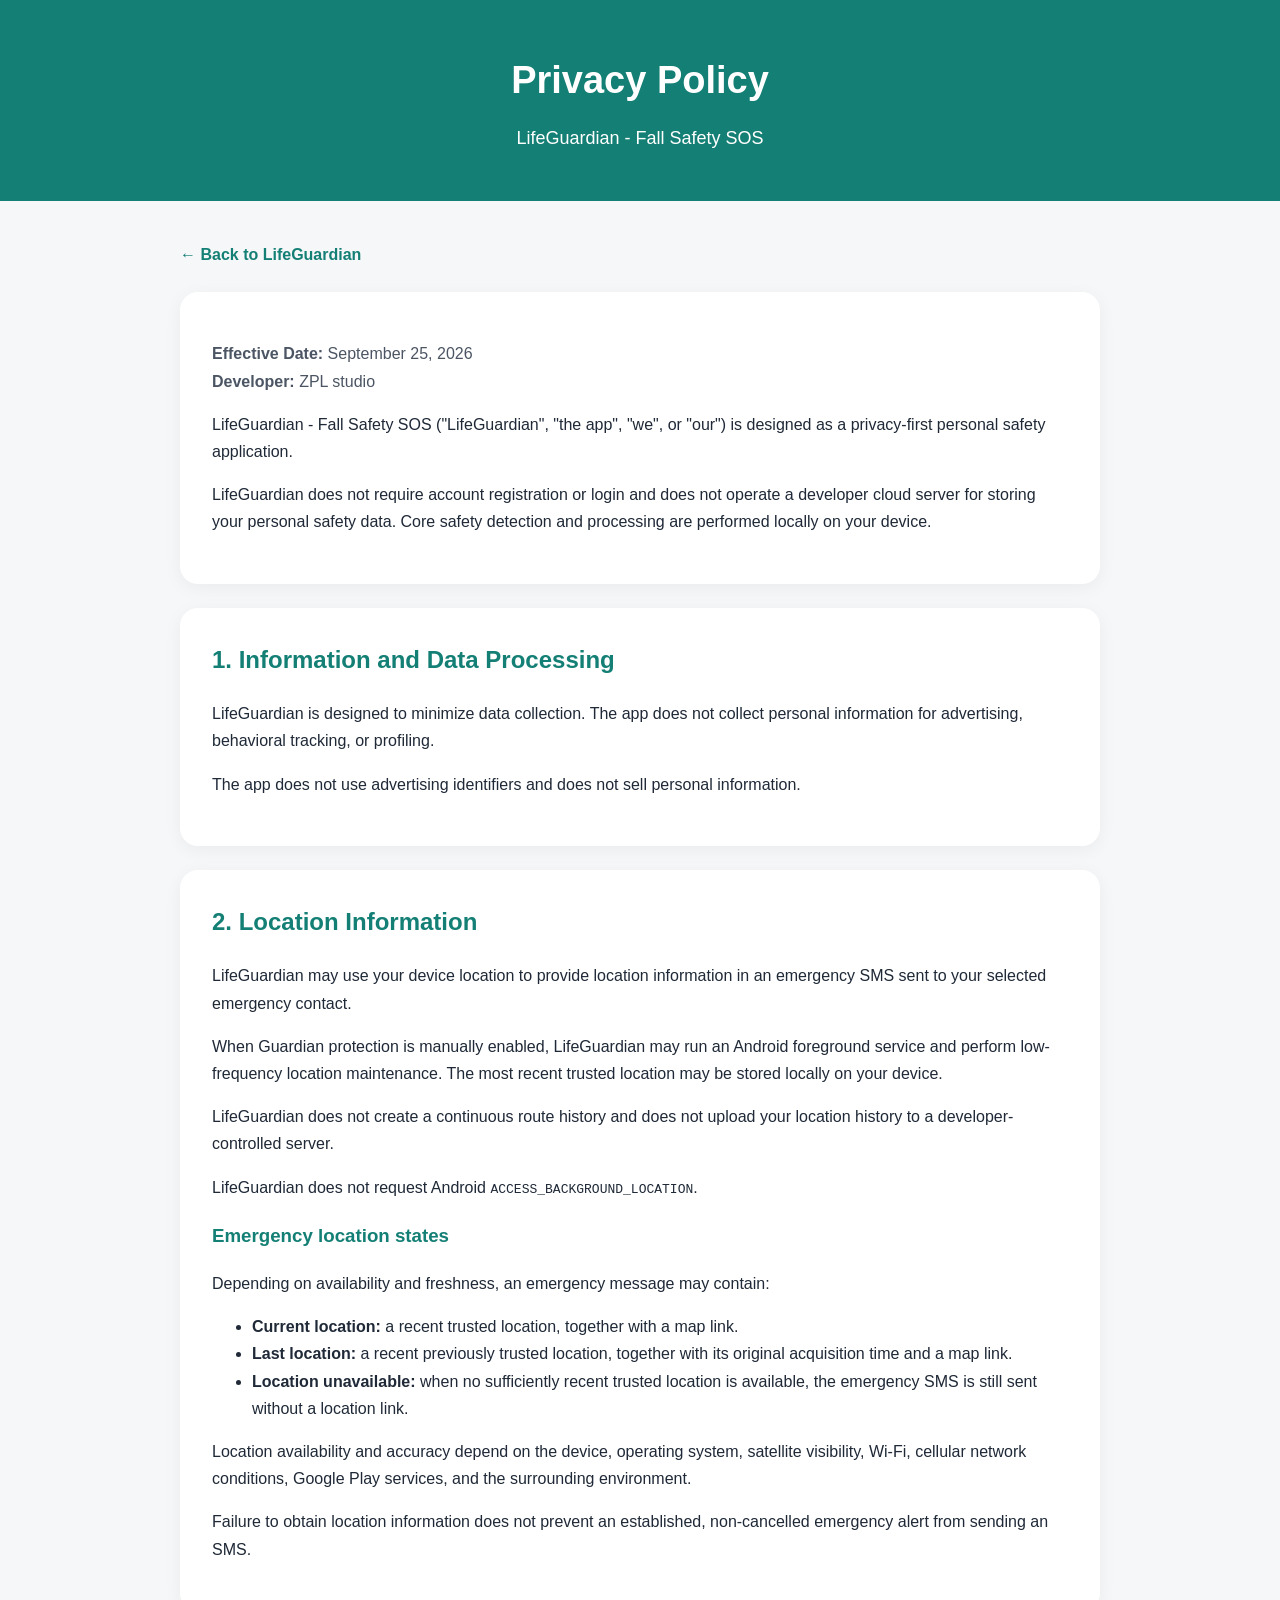
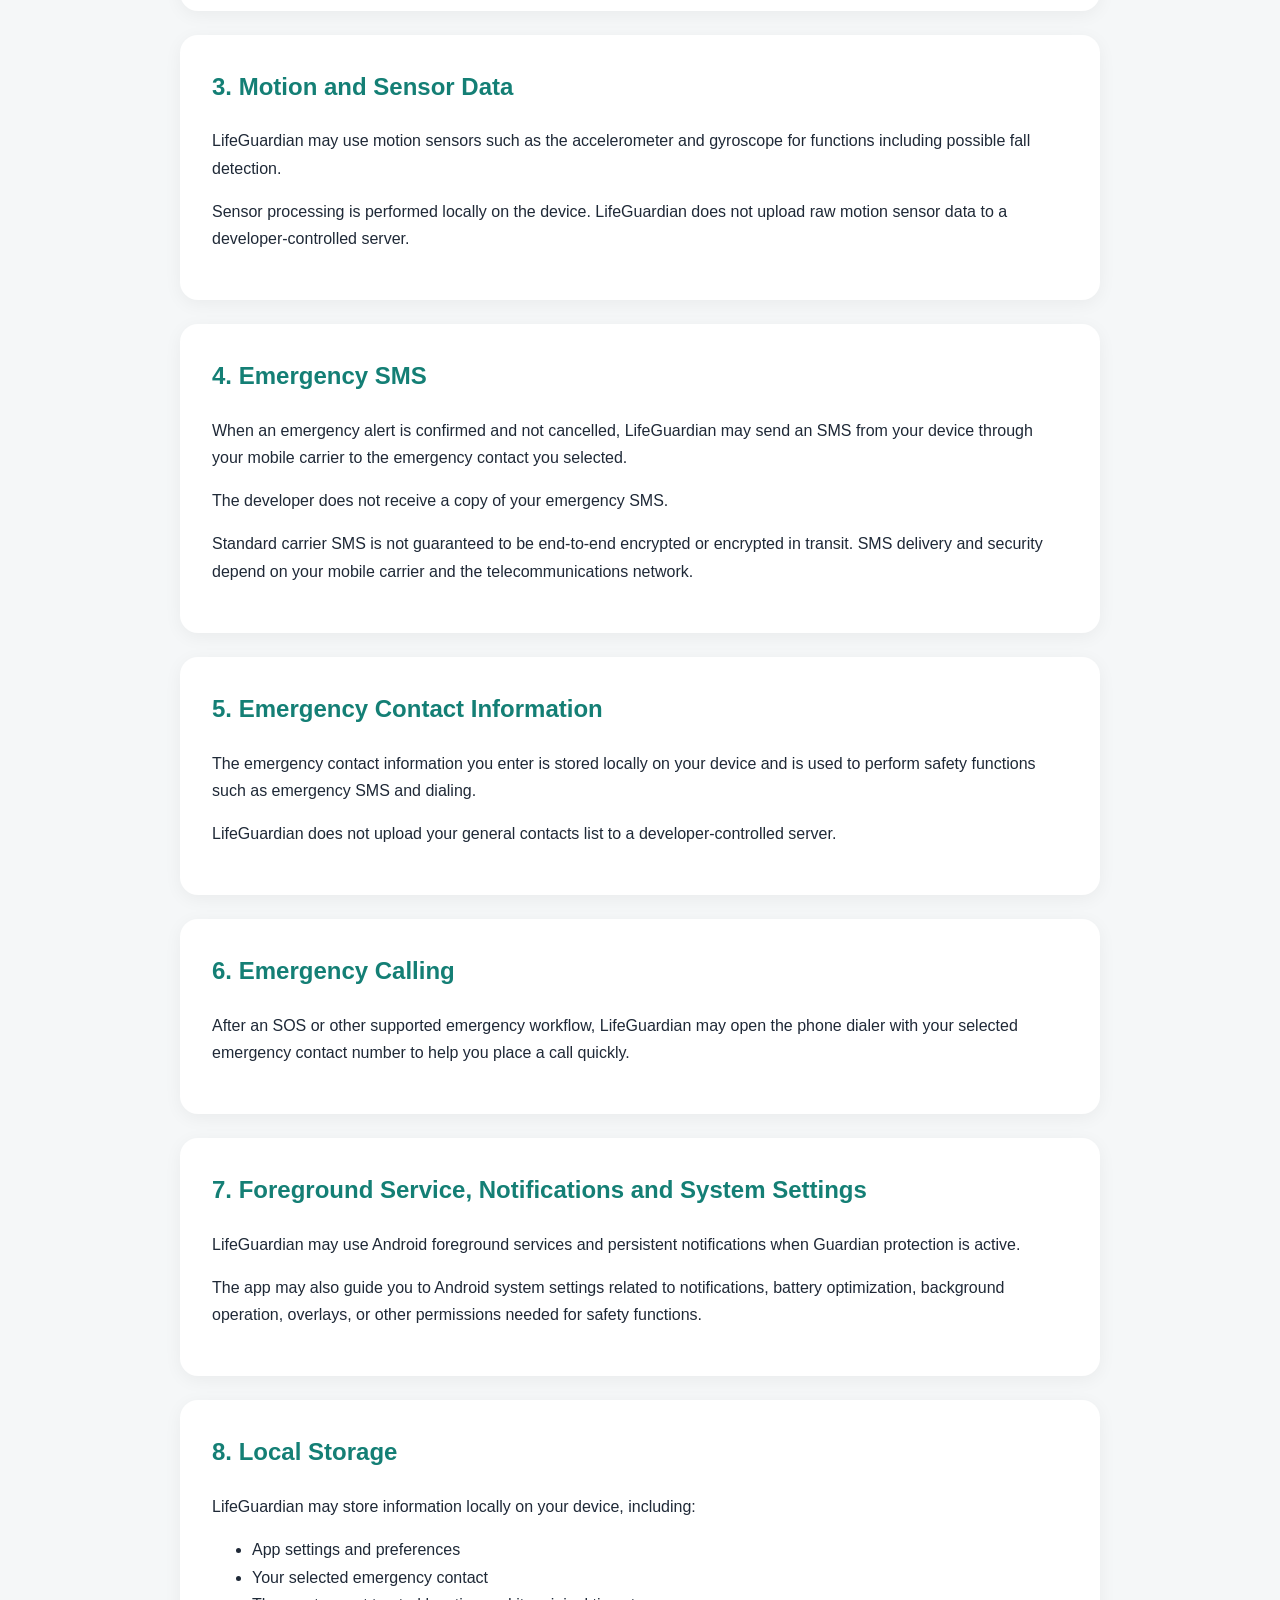
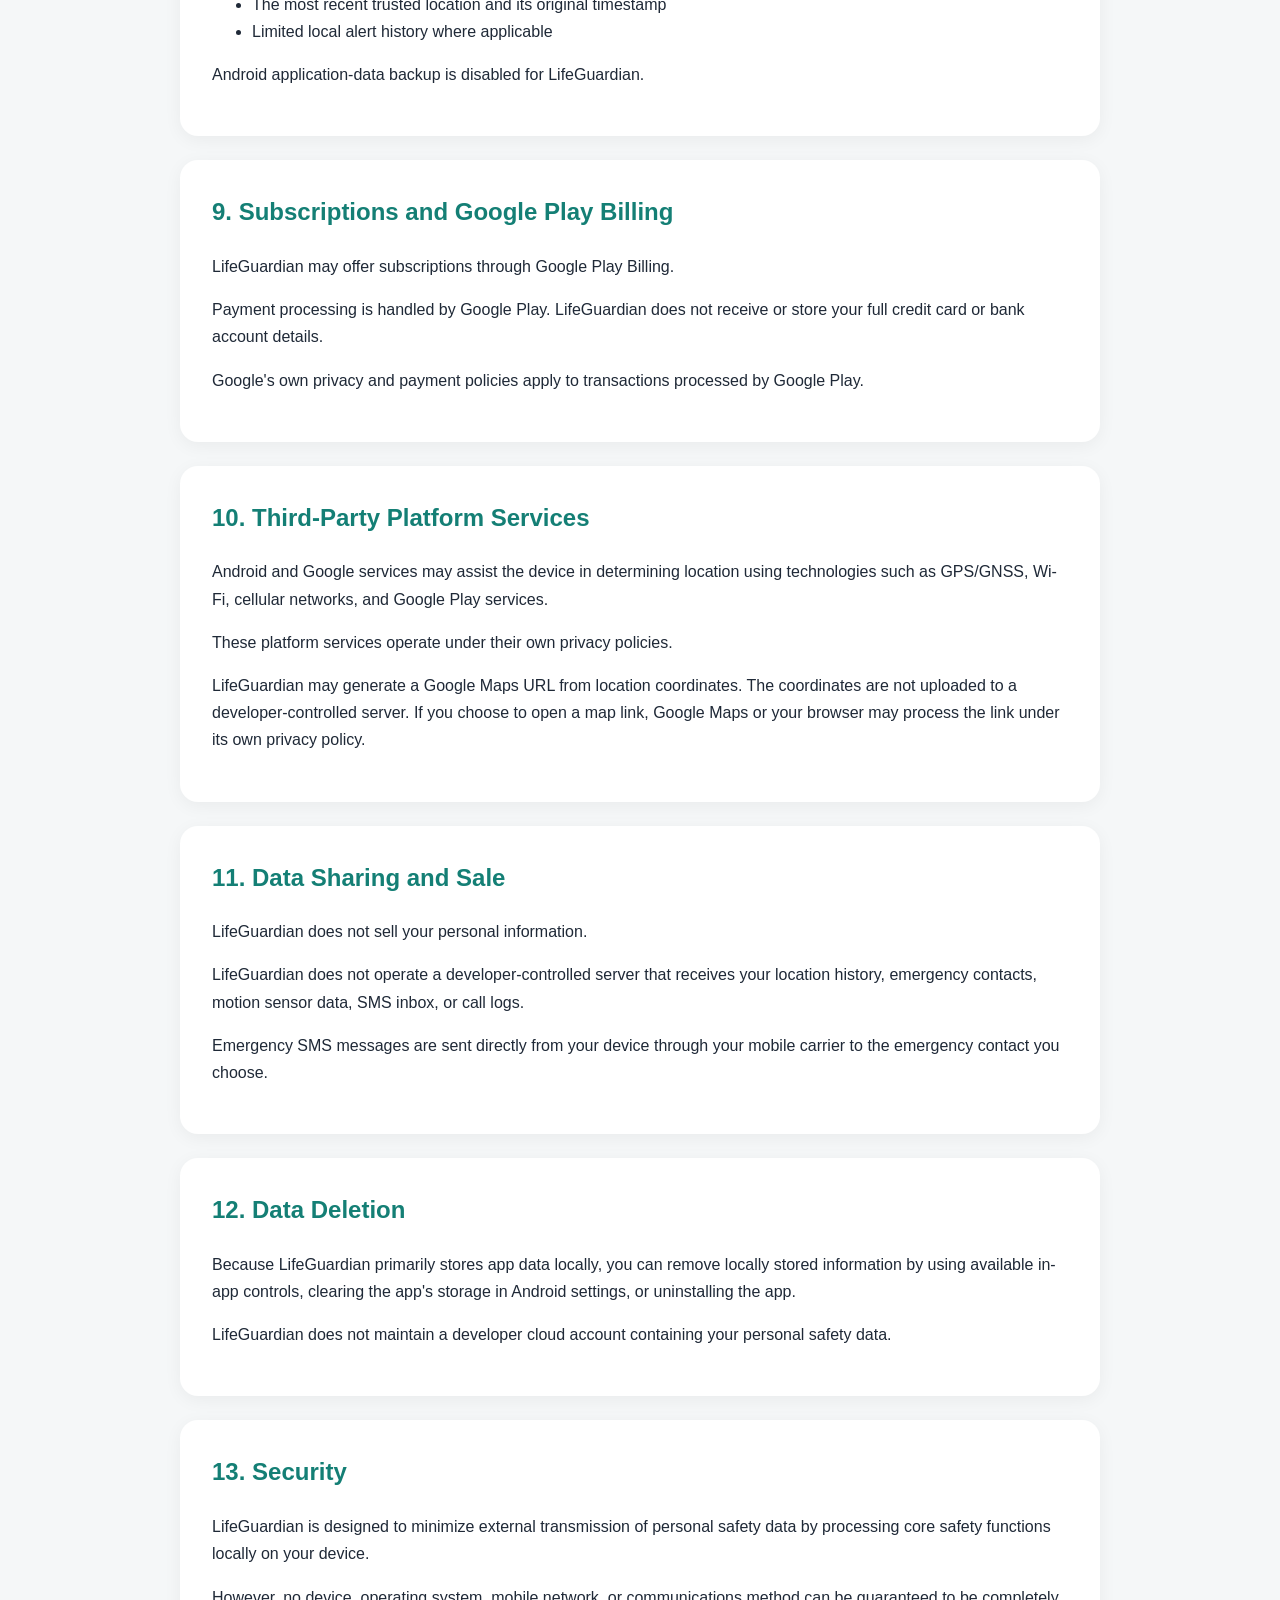
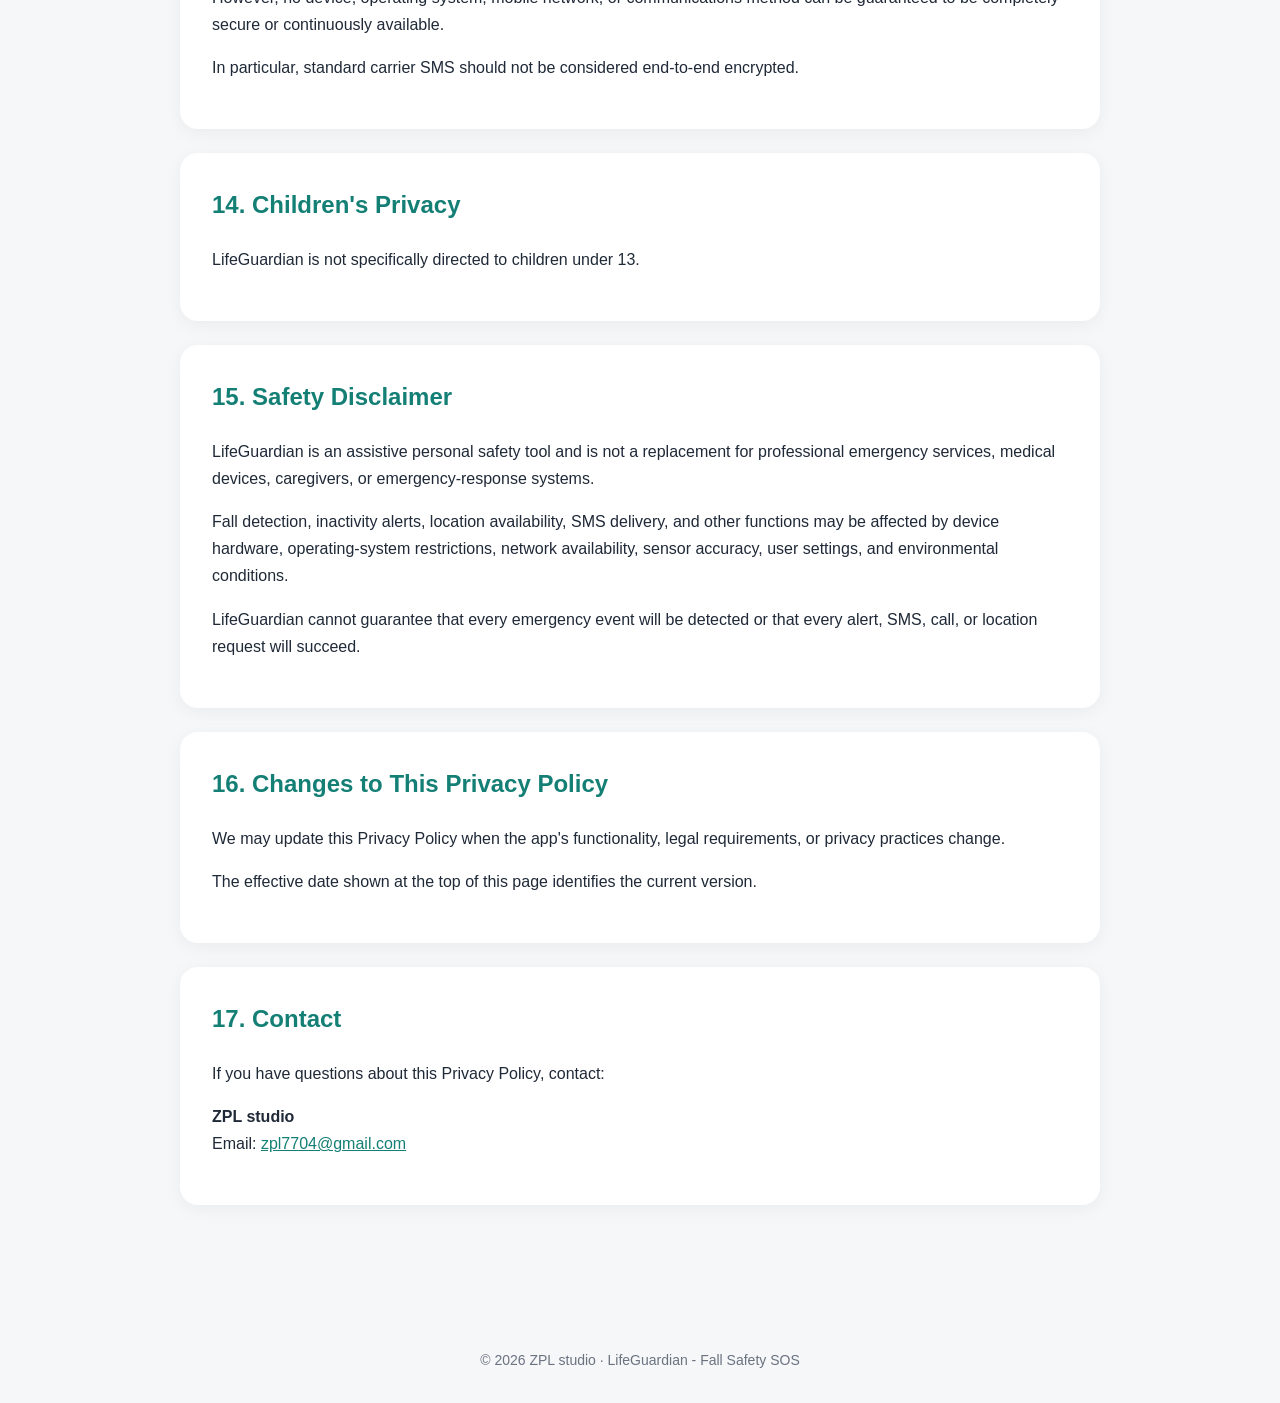
==== privacy.html @ dfea4beb "Add LifeGuardian privacy policy page This file contains the complete Privacy Policy for the LifeGuar" ====
<!DOCTYPE html>
<html lang="en">
<head>
  <meta charset="UTF-8">
  <meta name="viewport" content="width=device-width, initial-scale=1.0">
  <title>Privacy Policy - LifeGuardian</title>
  <meta name="description" content="Privacy Policy for LifeGuardian - Fall Safety SOS">
  <style>
    * {
      box-sizing: border-box;
    }

    body {
      margin: 0;
      font-family: Arial, Helvetica, sans-serif;
      background: #f5f7f8;
      color: #1f2937;
      line-height: 1.7;
    }

    header {
      background: #147f75;
      color: white;
      padding: 48px 20px;
      text-align: center;
    }

    header h1 {
      margin: 0 0 10px;
      font-size: 38px;
    }

    header p {
      margin: 0;
      font-size: 18px;
    }

    main {
      max-width: 960px;
      margin: 40px auto;
      padding: 0 20px 50px;
    }

    .card {
      background: white;
      border-radius: 18px;
      padding: 32px;
      margin-bottom: 24px;
      box-shadow: 0 4px 18px rgba(0, 0, 0, 0.05);
    }

    h2 {
      color: #147f75;
      margin-top: 0;
    }

    h3 {
      color: #147f75;
    }

    a {
      color: #147f75;
      word-break: break-word;
    }

    .meta {
      color: #4b5563;
    }

    .back {
      display: inline-block;
      margin-bottom: 24px;
      text-decoration: none;
      font-weight: bold;
    }

    footer {
      text-align: center;
      padding: 30px 20px;
      color: #6b7280;
      font-size: 14px;
    }
  </style>
</head>

<body>

<header>
  <h1>Privacy Policy</h1>
  <p>LifeGuardian - Fall Safety SOS</p>
</header>

<main>

  <a class="back" href="./">← Back to LifeGuardian</a>

  <div class="card">
    <p class="meta">
      <strong>Effective Date:</strong> September 25, 2026<br>
      <strong>Developer:</strong> ZPL studio
    </p>

    <p>
      LifeGuardian - Fall Safety SOS ("LifeGuardian", "the app", "we", or "our")
      is designed as a privacy-first personal safety application.
    </p>

    <p>
      LifeGuardian does not require account registration or login and does not
      operate a developer cloud server for storing your personal safety data.
      Core safety detection and processing are performed locally on your device.
    </p>
  </div>

  <div class="card">
    <h2>1. Information and Data Processing</h2>

    <p>
      LifeGuardian is designed to minimize data collection. The app does not
      collect personal information for advertising, behavioral tracking, or
      profiling.
    </p>

    <p>
      The app does not use advertising identifiers and does not sell personal
      information.
    </p>
  </div>

  <div class="card">
    <h2>2. Location Information</h2>

    <p>
      LifeGuardian may use your device location to provide location information
      in an emergency SMS sent to your selected emergency contact.
    </p>

    <p>
      When Guardian protection is manually enabled, LifeGuardian may run an
      Android foreground service and perform low-frequency location maintenance.
      The most recent trusted location may be stored locally on your device.
    </p>

    <p>
      LifeGuardian does not create a continuous route history and does not upload
      your location history to a developer-controlled server.
    </p>

    <p>
      LifeGuardian does not request Android
      <code>ACCESS_BACKGROUND_LOCATION</code>.
    </p>

    <h3>Emergency location states</h3>

    <p>
      Depending on availability and freshness, an emergency message may contain:
    </p>

    <ul>
      <li>
        <strong>Current location:</strong> a recent trusted location, together
        with a map link.
      </li>
      <li>
        <strong>Last location:</strong> a recent previously trusted location,
        together with its original acquisition time and a map link.
      </li>
      <li>
        <strong>Location unavailable:</strong> when no sufficiently recent
        trusted location is available, the emergency SMS is still sent without
        a location link.
      </li>
    </ul>

    <p>
      Location availability and accuracy depend on the device, operating system,
      satellite visibility, Wi-Fi, cellular network conditions, Google Play
      services, and the surrounding environment.
    </p>

    <p>
      Failure to obtain location information does not prevent an established,
      non-cancelled emergency alert from sending an SMS.
    </p>
  </div>

  <div class="card">
    <h2>3. Motion and Sensor Data</h2>

    <p>
      LifeGuardian may use motion sensors such as the accelerometer and gyroscope
      for functions including possible fall detection.
    </p>

    <p>
      Sensor processing is performed locally on the device. LifeGuardian does not
      upload raw motion sensor data to a developer-controlled server.
    </p>
  </div>

  <div class="card">
    <h2>4. Emergency SMS</h2>

    <p>
      When an emergency alert is confirmed and not cancelled, LifeGuardian may
      send an SMS from your device through your mobile carrier to the emergency
      contact you selected.
    </p>

    <p>
      The developer does not receive a copy of your emergency SMS.
    </p>

    <p>
      Standard carrier SMS is not guaranteed to be end-to-end encrypted or
      encrypted in transit. SMS delivery and security depend on your mobile
      carrier and the telecommunications network.
    </p>
  </div>

  <div class="card">
    <h2>5. Emergency Contact Information</h2>

    <p>
      The emergency contact information you enter is stored locally on your
      device and is used to perform safety functions such as emergency SMS and
      dialing.
    </p>

    <p>
      LifeGuardian does not upload your general contacts list to a
      developer-controlled server.
    </p>
  </div>

  <div class="card">
    <h2>6. Emergency Calling</h2>

    <p>
      After an SOS or other supported emergency workflow, LifeGuardian may open
      the phone dialer with your selected emergency contact number to help you
      place a call quickly.
    </p>
  </div>

  <div class="card">
    <h2>7. Foreground Service, Notifications and System Settings</h2>

    <p>
      LifeGuardian may use Android foreground services and persistent
      notifications when Guardian protection is active.
    </p>

    <p>
      The app may also guide you to Android system settings related to
      notifications, battery optimization, background operation, overlays, or
      other permissions needed for safety functions.
    </p>
  </div>

  <div class="card">
    <h2>8. Local Storage</h2>

    <p>
      LifeGuardian may store information locally on your device, including:
    </p>

    <ul>
      <li>App settings and preferences</li>
      <li>Your selected emergency contact</li>
      <li>The most recent trusted location and its original timestamp</li>
      <li>Limited local alert history where applicable</li>
    </ul>

    <p>
      Android application-data backup is disabled for LifeGuardian.
    </p>
  </div>

  <div class="card">
    <h2>9. Subscriptions and Google Play Billing</h2>

    <p>
      LifeGuardian may offer subscriptions through Google Play Billing.
    </p>

    <p>
      Payment processing is handled by Google Play. LifeGuardian does not receive
      or store your full credit card or bank account details.
    </p>

    <p>
      Google's own privacy and payment policies apply to transactions processed
      by Google Play.
    </p>
  </div>

  <div class="card">
    <h2>10. Third-Party Platform Services</h2>

    <p>
      Android and Google services may assist the device in determining location
      using technologies such as GPS/GNSS, Wi-Fi, cellular networks, and Google
      Play services.
    </p>

    <p>
      These platform services operate under their own privacy policies.
    </p>

    <p>
      LifeGuardian may generate a Google Maps URL from location coordinates.
      The coordinates are not uploaded to a developer-controlled server.
      If you choose to open a map link, Google Maps or your browser may process
      the link under its own privacy policy.
    </p>
  </div>

  <div class="card">
    <h2>11. Data Sharing and Sale</h2>

    <p>
      LifeGuardian does not sell your personal information.
    </p>

    <p>
      LifeGuardian does not operate a developer-controlled server that receives
      your location history, emergency contacts, motion sensor data, SMS inbox,
      or call logs.
    </p>

    <p>
      Emergency SMS messages are sent directly from your device through your
      mobile carrier to the emergency contact you choose.
    </p>
  </div>

  <div class="card">
    <h2>12. Data Deletion</h2>

    <p>
      Because LifeGuardian primarily stores app data locally, you can remove
      locally stored information by using available in-app controls, clearing the
      app's storage in Android settings, or uninstalling the app.
    </p>

    <p>
      LifeGuardian does not maintain a developer cloud account containing your
      personal safety data.
    </p>
  </div>

  <div class="card">
    <h2>13. Security</h2>

    <p>
      LifeGuardian is designed to minimize external transmission of personal
      safety data by processing core safety functions locally on your device.
    </p>

    <p>
      However, no device, operating system, mobile network, or communications
      method can be guaranteed to be completely secure or continuously
      available.
    </p>

    <p>
      In particular, standard carrier SMS should not be considered
      end-to-end encrypted.
    </p>
  </div>

  <div class="card">
    <h2>14. Children's Privacy</h2>

    <p>
      LifeGuardian is not specifically directed to children under 13.
    </p>
  </div>

  <div class="card">
    <h2>15. Safety Disclaimer</h2>

    <p>
      LifeGuardian is an assistive personal safety tool and is not a replacement
      for professional emergency services, medical devices, caregivers, or
      emergency-response systems.
    </p>

    <p>
      Fall detection, inactivity alerts, location availability, SMS delivery,
      and other functions may be affected by device hardware, operating-system
      restrictions, network availability, sensor accuracy, user settings, and
      environmental conditions.
    </p>

    <p>
      LifeGuardian cannot guarantee that every emergency event will be detected
      or that every alert, SMS, call, or location request will succeed.
    </p>
  </div>

  <div class="card">
    <h2>16. Changes to This Privacy Policy</h2>

    <p>
      We may update this Privacy Policy when the app's functionality, legal
      requirements, or privacy practices change.
    </p>

    <p>
      The effective date shown at the top of this page identifies the current
      version.
    </p>
  </div>

  <div class="card">
    <h2>17. Contact</h2>

    <p>
      If you have questions about this Privacy Policy, contact:
    </p>

    <p>
      <strong>ZPL studio</strong><br>
      Email:
      <a href="mailto:zpl7704@gmail.com">zpl7704@gmail.com</a>
    </p>
  </div>

</main>

<footer>
  © 2026 ZPL studio · LifeGuardian - Fall Safety SOS
</footer>

</body>
</html>
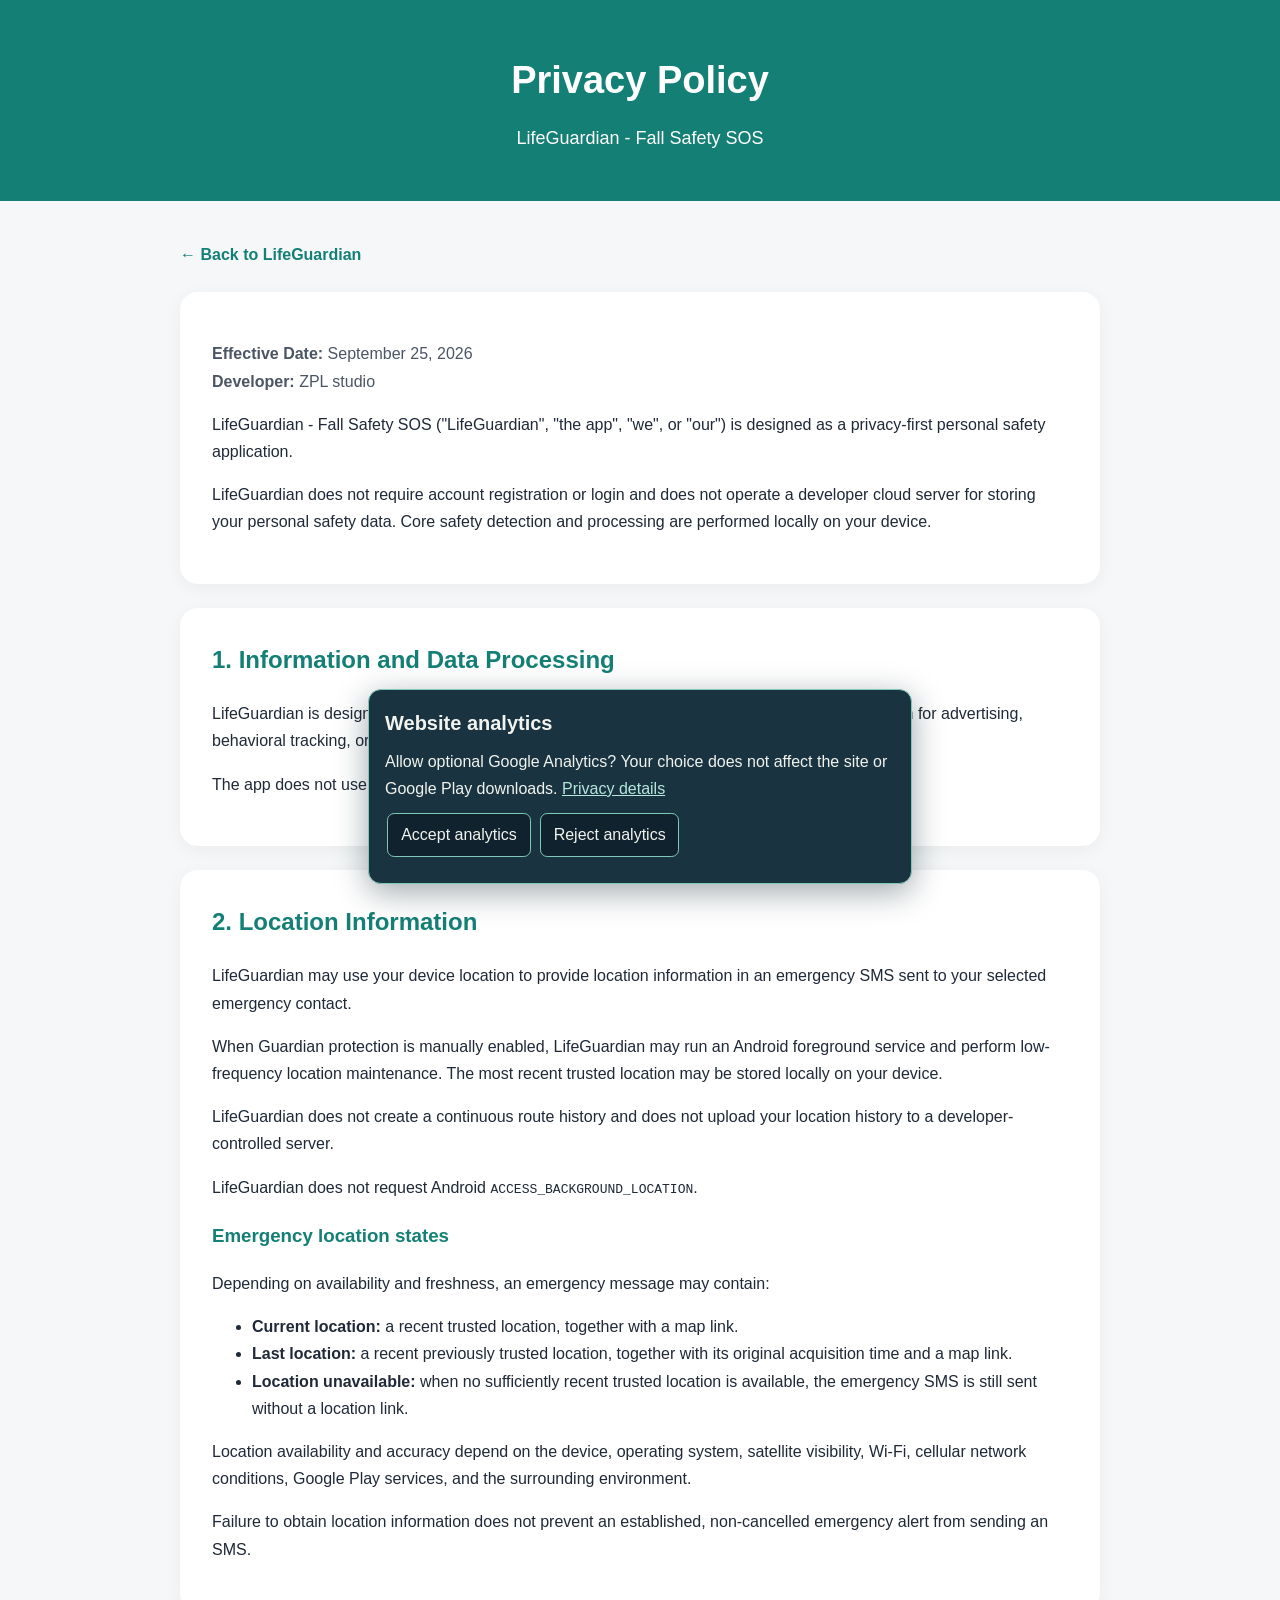
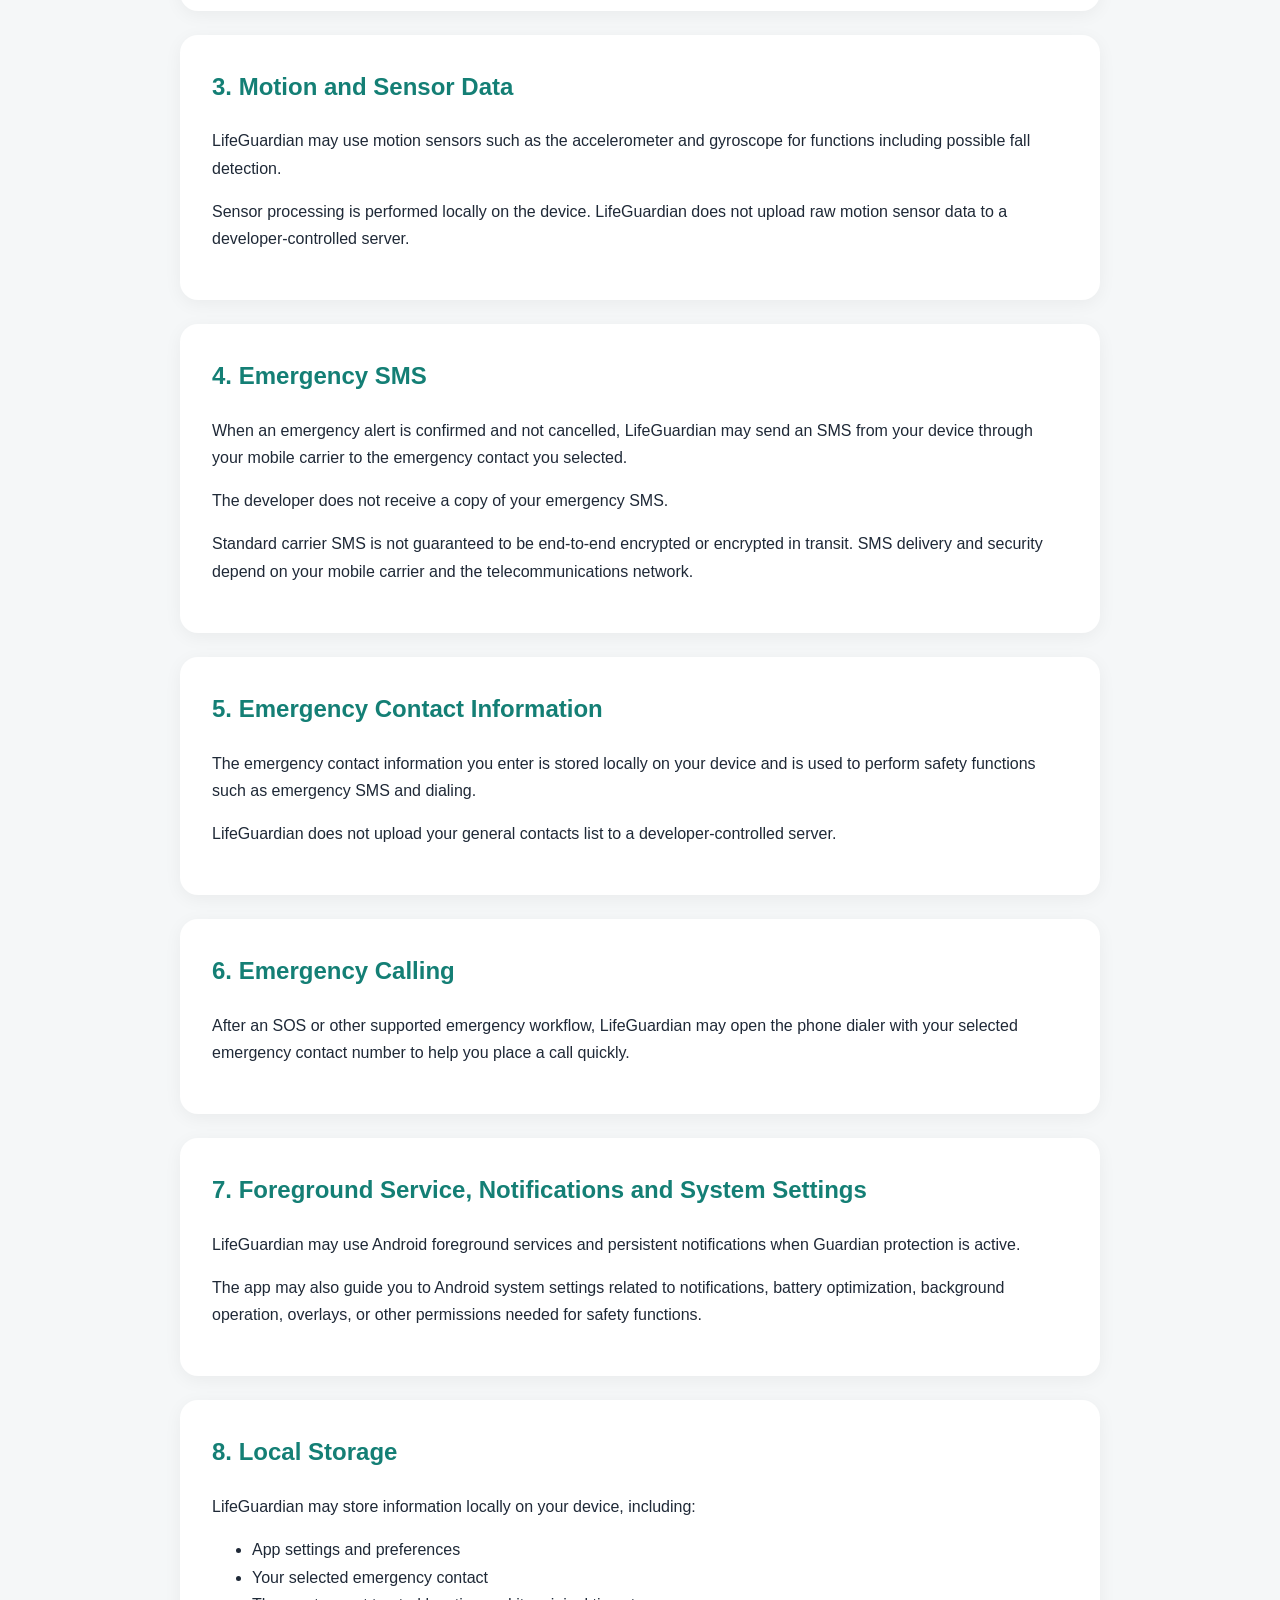
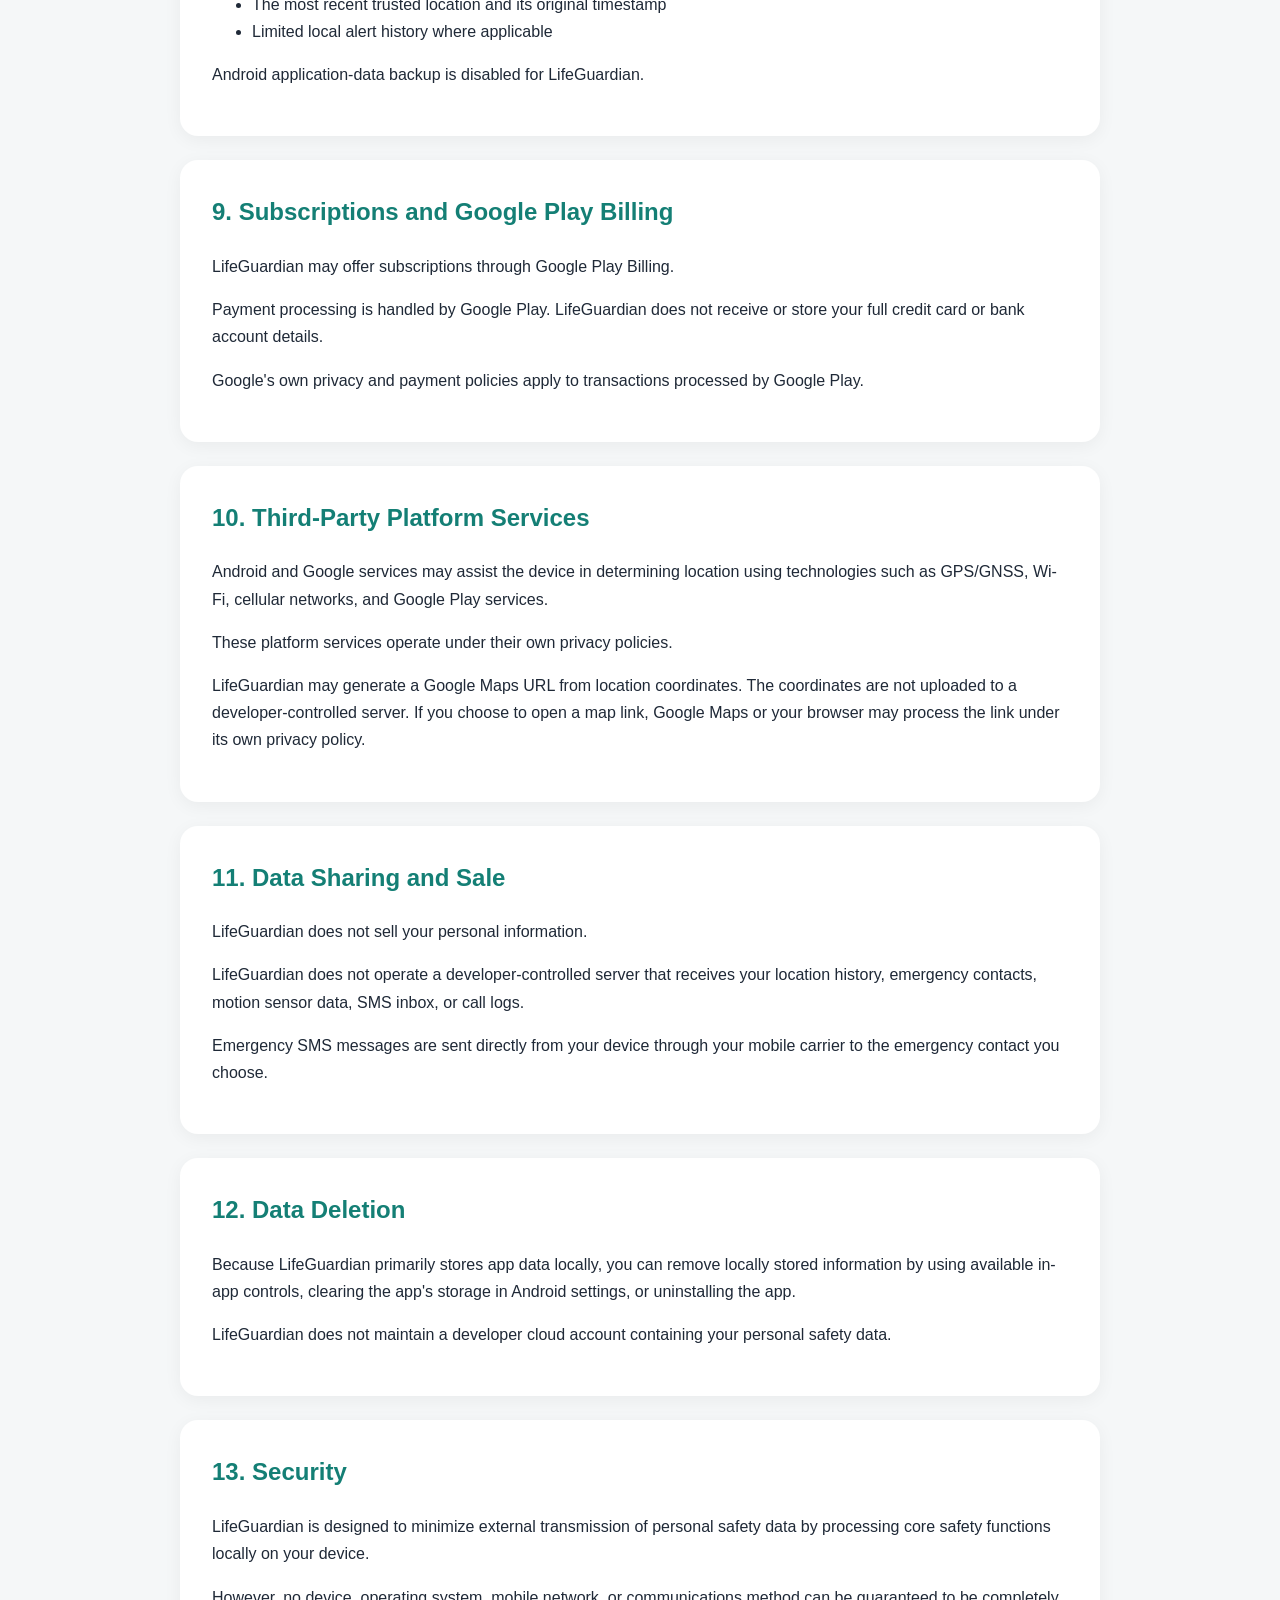
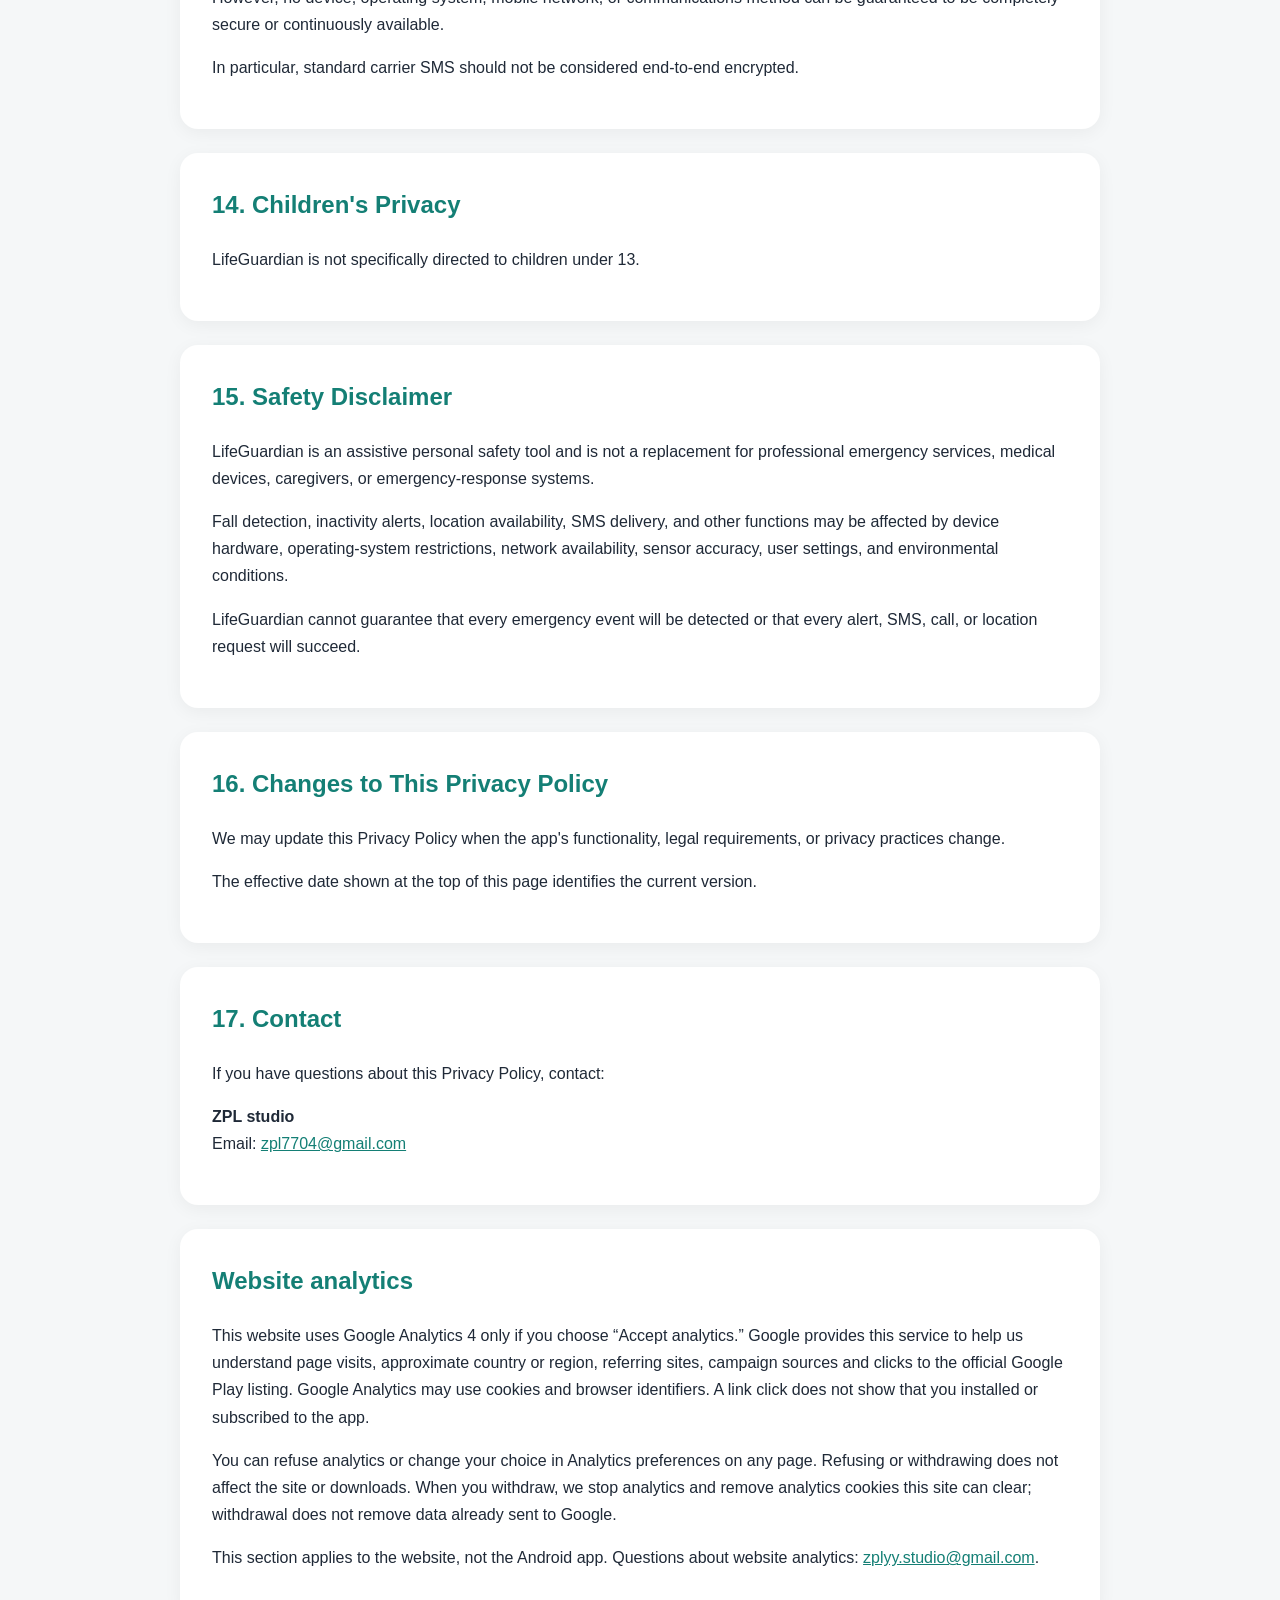
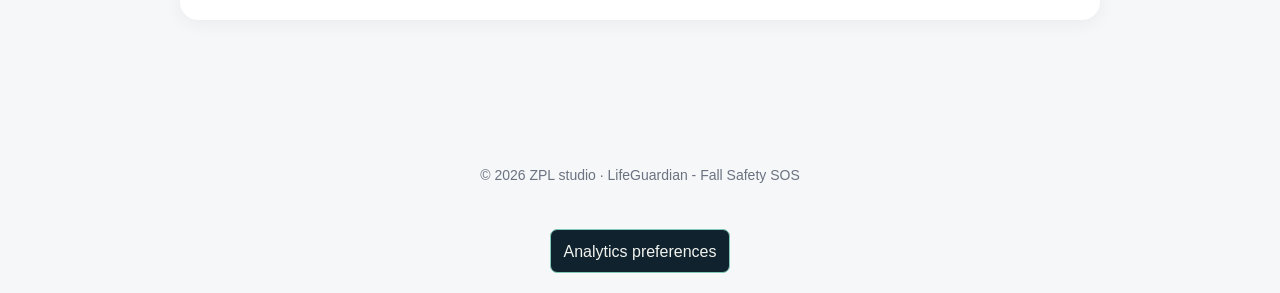
==== commit 1640b21f: "Gate website analytics behind explicit consent" ====
--- a/privacy.html
+++ b/privacy.html
@@ -429,11 +429,27 @@
     </p>
   </div>
 
+  <section class="card" id="website-analytics" aria-labelledby="website-analytics-title">
+    <h2 id="website-analytics-title">Website analytics</h2>
+    <p>This website uses Google Analytics 4 only if you choose “Accept analytics.” Google provides this service to help us understand page visits, approximate country or region, referring sites, campaign sources and clicks to the official Google Play listing. Google Analytics may use cookies and browser identifiers. A link click does not show that you installed or subscribed to the app.</p>
+    <p>You can refuse analytics or change your choice in Analytics preferences on any page. Refusing or withdrawing does not affect the site or downloads. When you withdraw, we stop analytics and remove analytics cookies this site can clear; withdrawal does not remove data already sent to Google.</p>
+    <p>This section applies to the website, not the Android app. Questions about website analytics: <a href="mailto:zplyy.studio@gmail.com">zplyy.studio@gmail.com</a>.</p>
+  </section>
 </main>
 
 <footer>
   © 2026 ZPL studio · LifeGuardian - Fall Safety SOS
 </footer>
 
+<section class="analytics-choice" id="analytics-choice" aria-labelledby="analytics-title" hidden>
+  <h2 id="analytics-title">Website analytics</h2>
+  <p>Allow optional Google Analytics? Your choice does not affect the site or Google Play downloads. <a href="#website-analytics">Privacy details</a></p>
+  <button type="button" data-analytics-accept>Accept analytics</button>
+  <button type="button" data-analytics-reject>Reject analytics</button>
+  <p id="analytics-status" role="status"></p>
+</section>
+<div class="analytics-footer"><button id="analytics-preferences" type="button" aria-controls="analytics-choice" aria-expanded="false">Analytics preferences</button></div>
+<link rel="stylesheet" href="analytics.css">
+<script src="analytics.js" defer></script>
 </body>
 </html>
--- a/analytics.css
+++ b/analytics.css
@@ -0,0 +1,32 @@
+.analytics-choice[hidden] { display: none; }
+.analytics-choice {
+  position: fixed;
+  z-index: 20;
+  inset: auto 1rem 1rem;
+  margin-inline: auto;
+  max-width: 34rem;
+  max-height: 75vh;
+  overflow: auto;
+  padding: 1rem;
+  border: 1px solid #80c8b7;
+  border-radius: .8rem;
+  background: #193440;
+  color: #f1f3ef;
+  box-shadow: 0 .5rem 2rem #10222d66;
+}
+.analytics-choice h2 { font-size: 1.25rem; color: inherit; margin: 0; }
+.analytics-choice p { color: inherit; margin: .5rem 0; }
+.analytics-choice a { color: #b6e7db; }
+.analytics-choice button, .analytics-footer button {
+  min-height: 44px;
+  padding: .45rem .8rem;
+  margin: .15rem;
+  font: inherit;
+  border: 1px solid #80c8b7;
+  border-radius: .45rem;
+  background: #10222d;
+  color: #f1f3ef;
+  cursor: pointer;
+}
+.analytics-choice button:focus-visible, .analytics-footer button:focus-visible { outline: 3px solid #80c8b7; outline-offset: 2px; }
+.analytics-footer { text-align: center; padding: .6rem 1rem 1.1rem; }
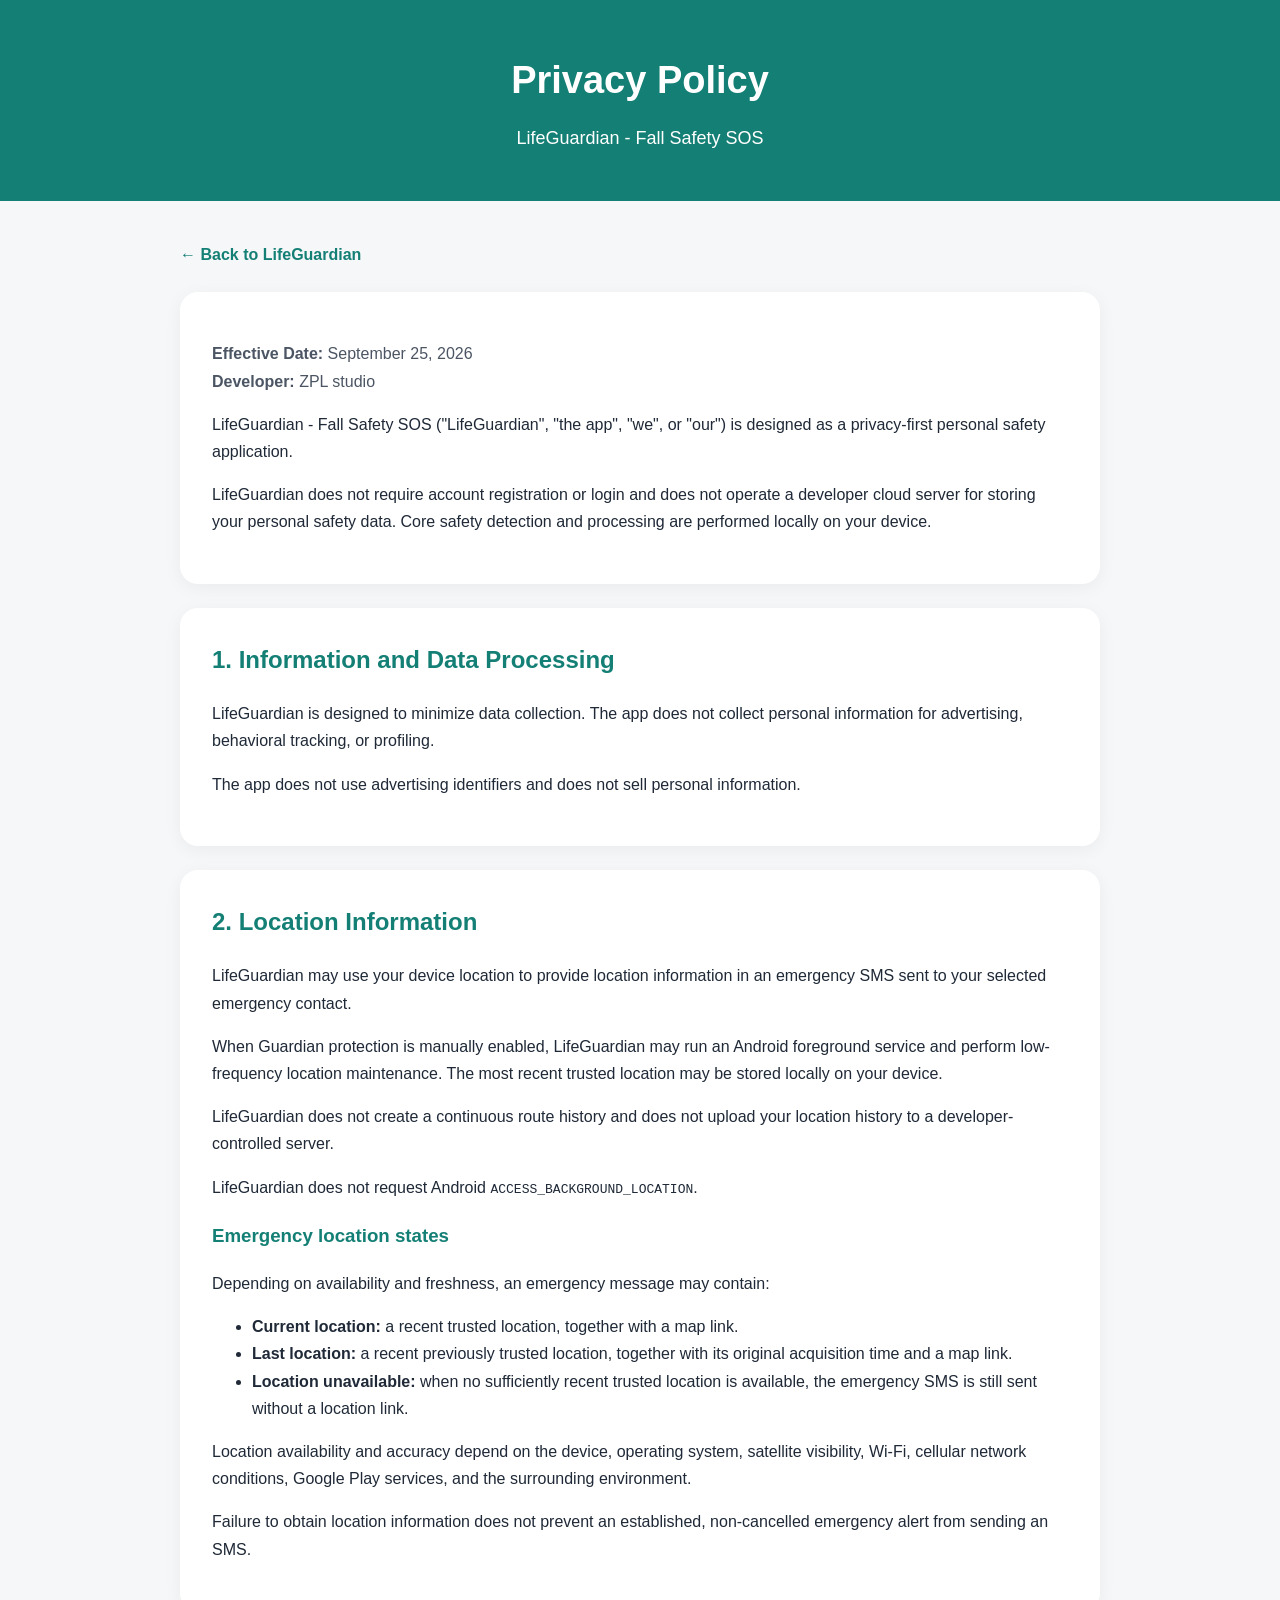
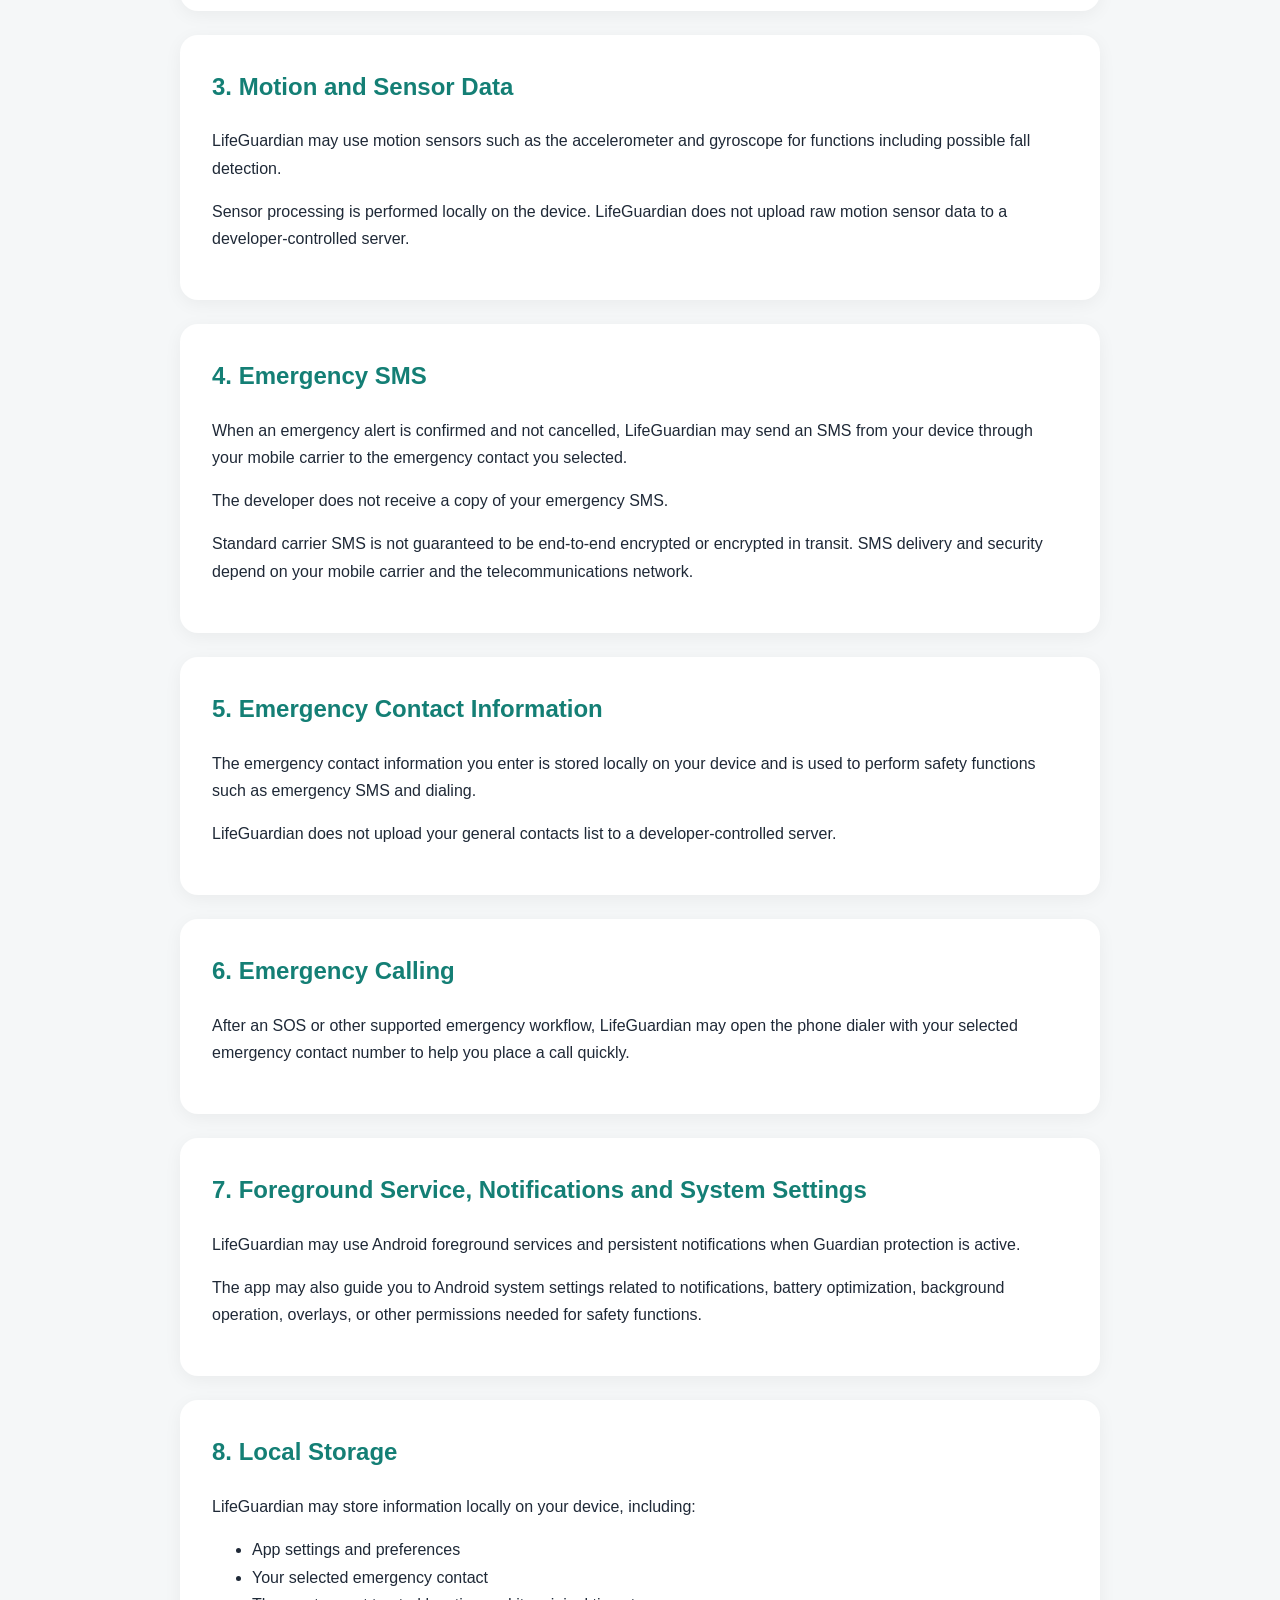
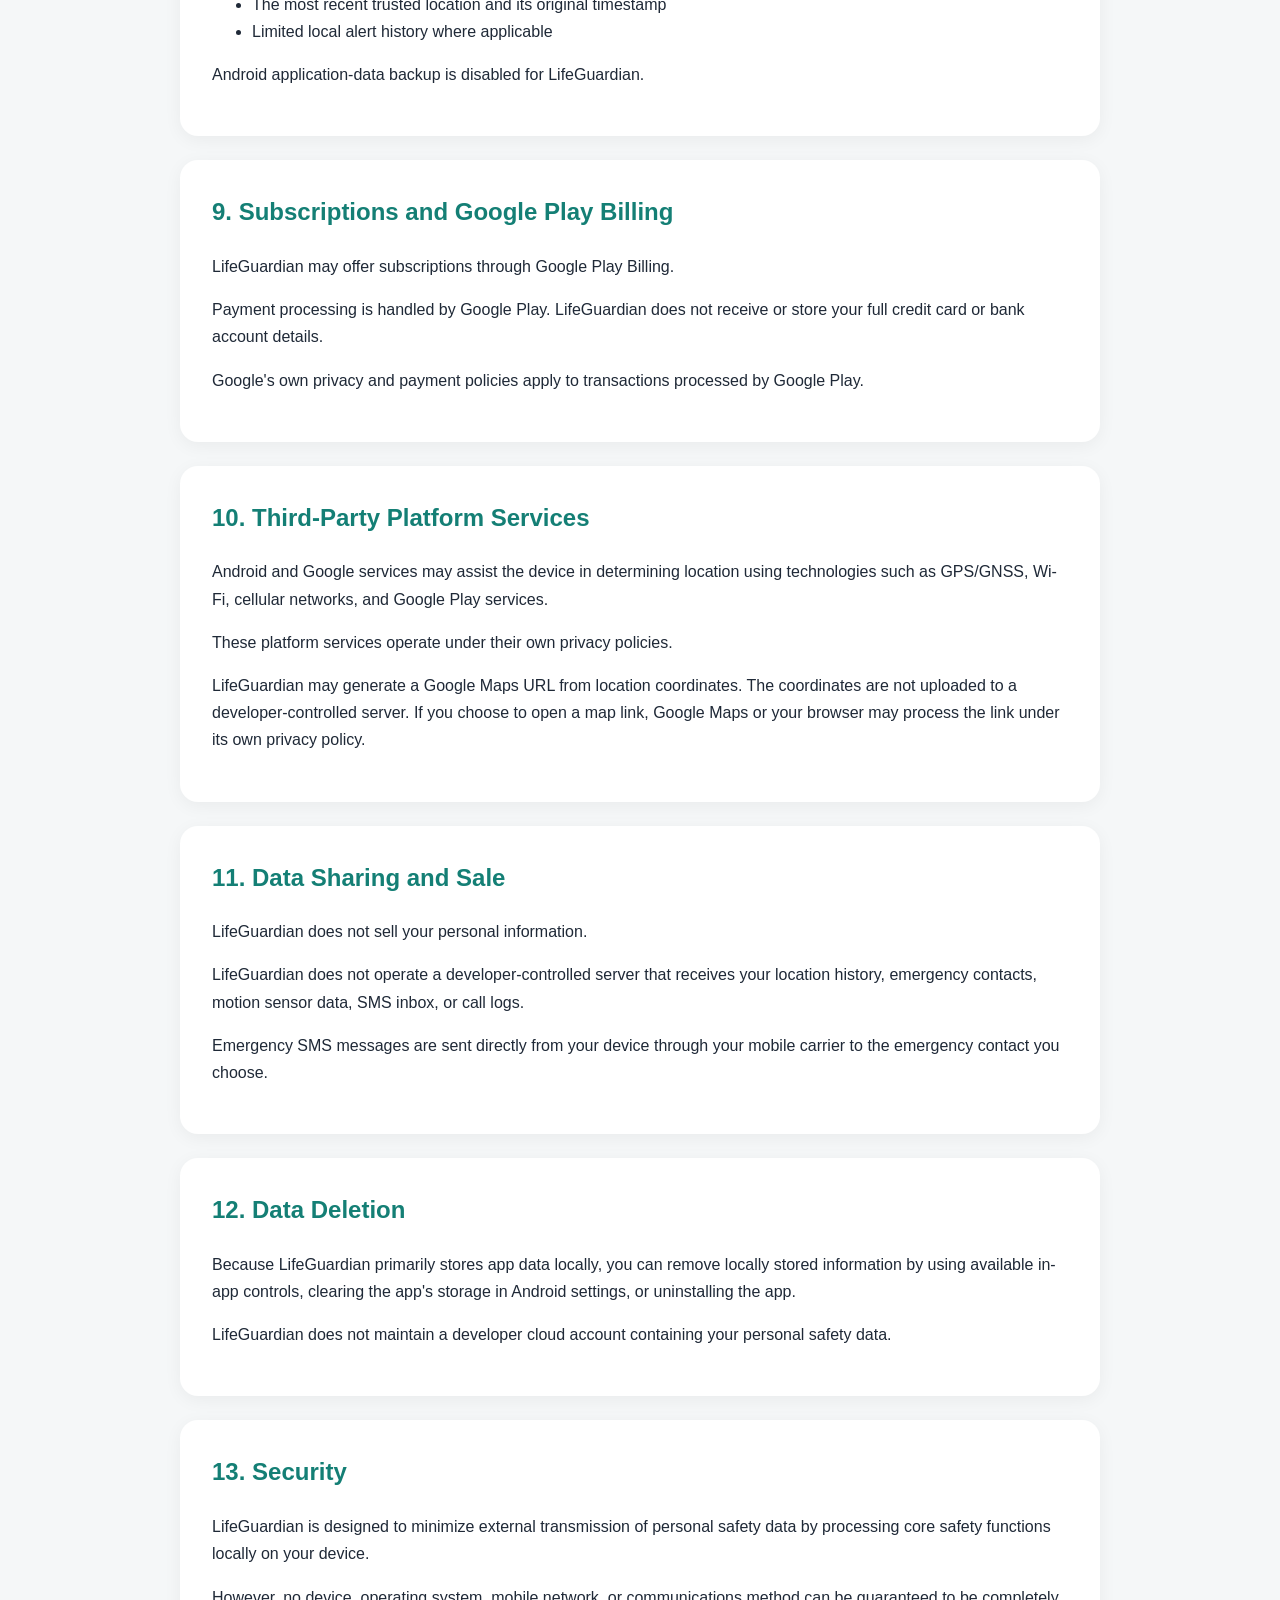
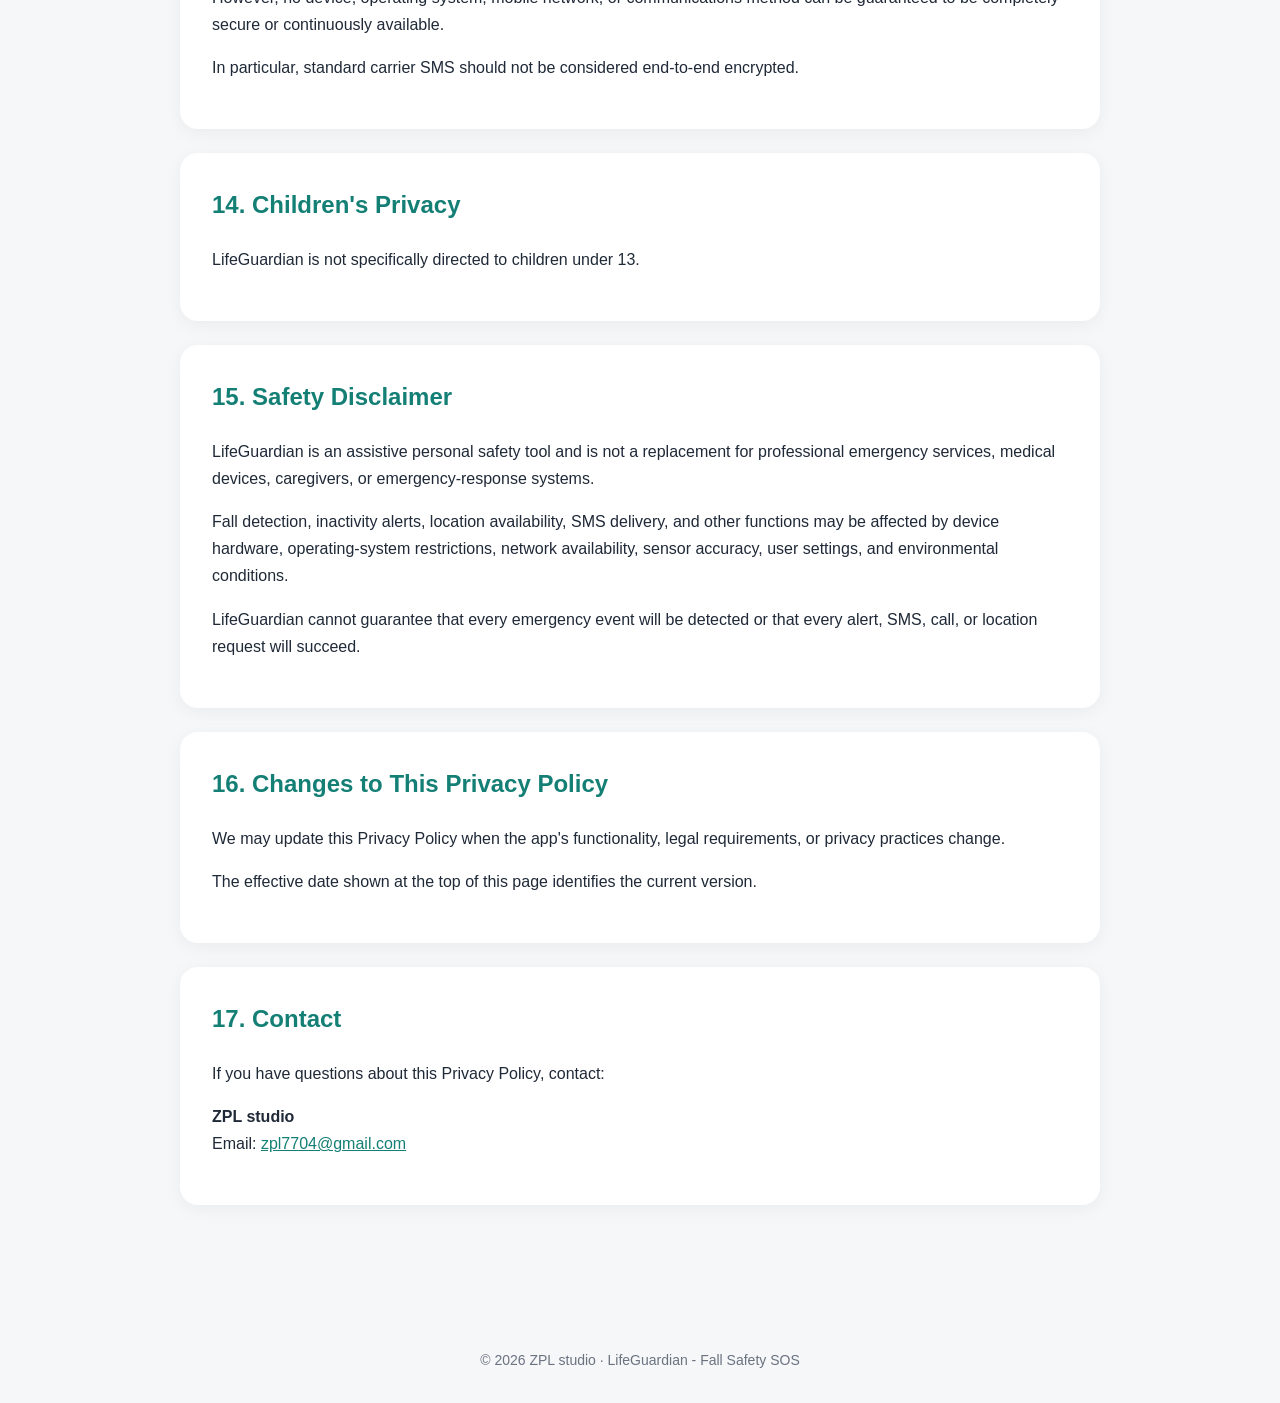
==== commit b038033c: "Revert "Gate website analytics behind explicit consent" This reverts commit 1640b21f59a53755d0aec4c8" ====
--- a/privacy.html
+++ b/privacy.html
@@ -429,27 +429,11 @@
     </p>
   </div>
 
-  <section class="card" id="website-analytics" aria-labelledby="website-analytics-title">
-    <h2 id="website-analytics-title">Website analytics</h2>
-    <p>This website uses Google Analytics 4 only if you choose “Accept analytics.” Google provides this service to help us understand page visits, approximate country or region, referring sites, campaign sources and clicks to the official Google Play listing. Google Analytics may use cookies and browser identifiers. A link click does not show that you installed or subscribed to the app.</p>
-    <p>You can refuse analytics or change your choice in Analytics preferences on any page. Refusing or withdrawing does not affect the site or downloads. When you withdraw, we stop analytics and remove analytics cookies this site can clear; withdrawal does not remove data already sent to Google.</p>
-    <p>This section applies to the website, not the Android app. Questions about website analytics: <a href="mailto:zplyy.studio@gmail.com">zplyy.studio@gmail.com</a>.</p>
-  </section>
 </main>
 
 <footer>
   © 2026 ZPL studio · LifeGuardian - Fall Safety SOS
 </footer>
 
-<section class="analytics-choice" id="analytics-choice" aria-labelledby="analytics-title" hidden>
-  <h2 id="analytics-title">Website analytics</h2>
-  <p>Allow optional Google Analytics? Your choice does not affect the site or Google Play downloads. <a href="#website-analytics">Privacy details</a></p>
-  <button type="button" data-analytics-accept>Accept analytics</button>
-  <button type="button" data-analytics-reject>Reject analytics</button>
-  <p id="analytics-status" role="status"></p>
-</section>
-<div class="analytics-footer"><button id="analytics-preferences" type="button" aria-controls="analytics-choice" aria-expanded="false">Analytics preferences</button></div>
-<link rel="stylesheet" href="analytics.css">
-<script src="analytics.js" defer></script>
 </body>
 </html>
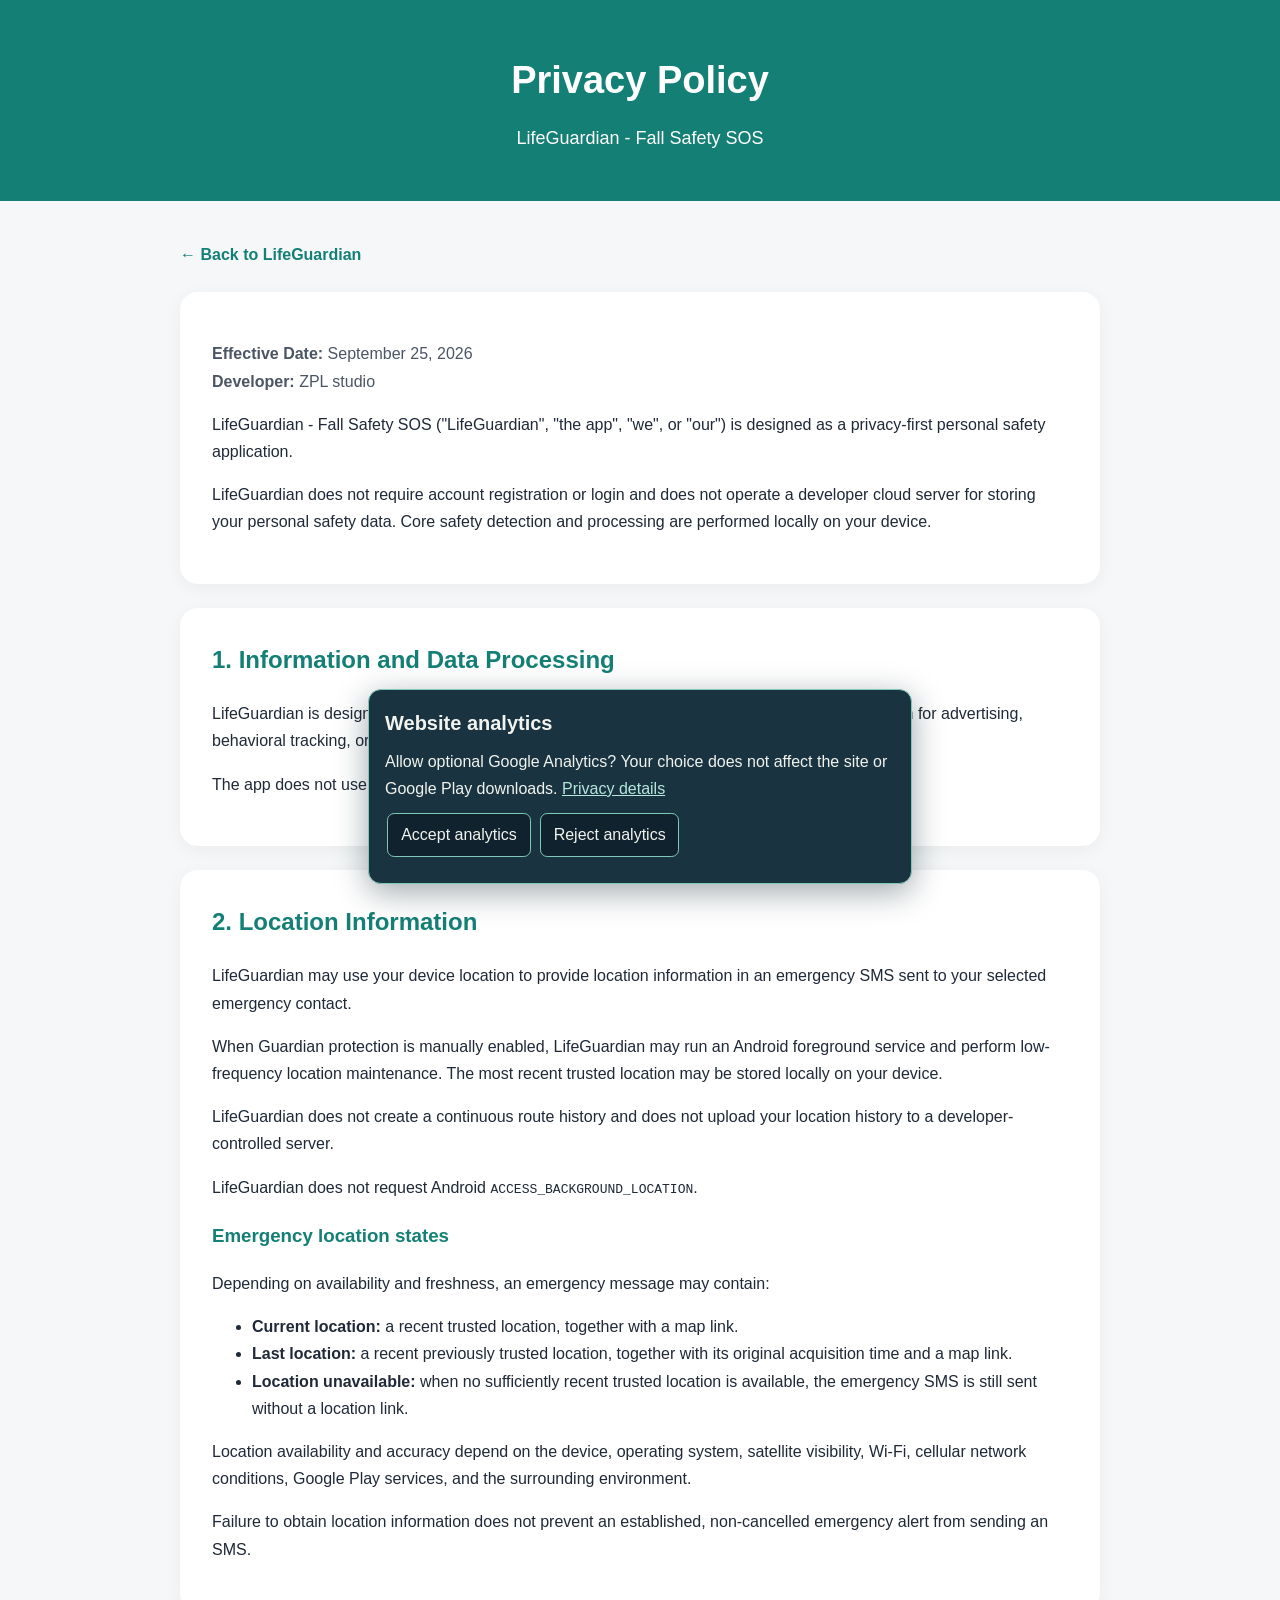
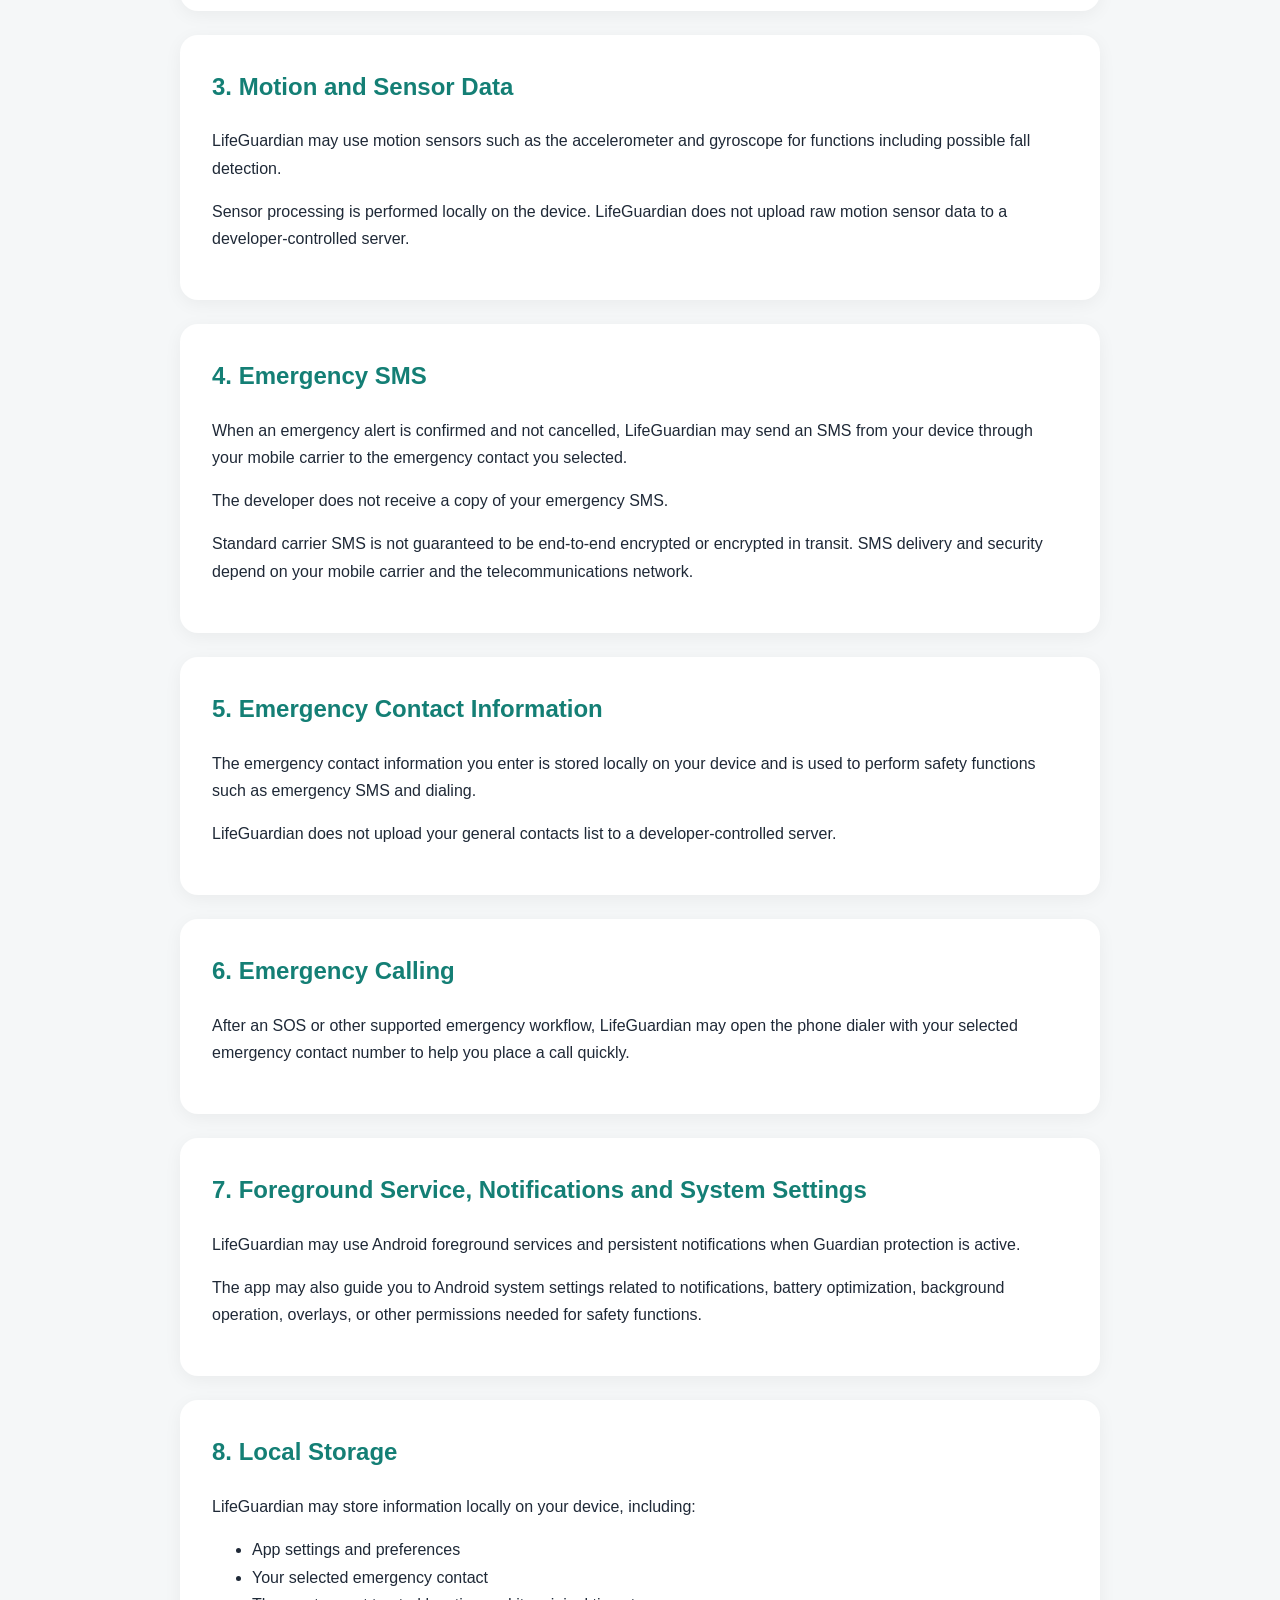
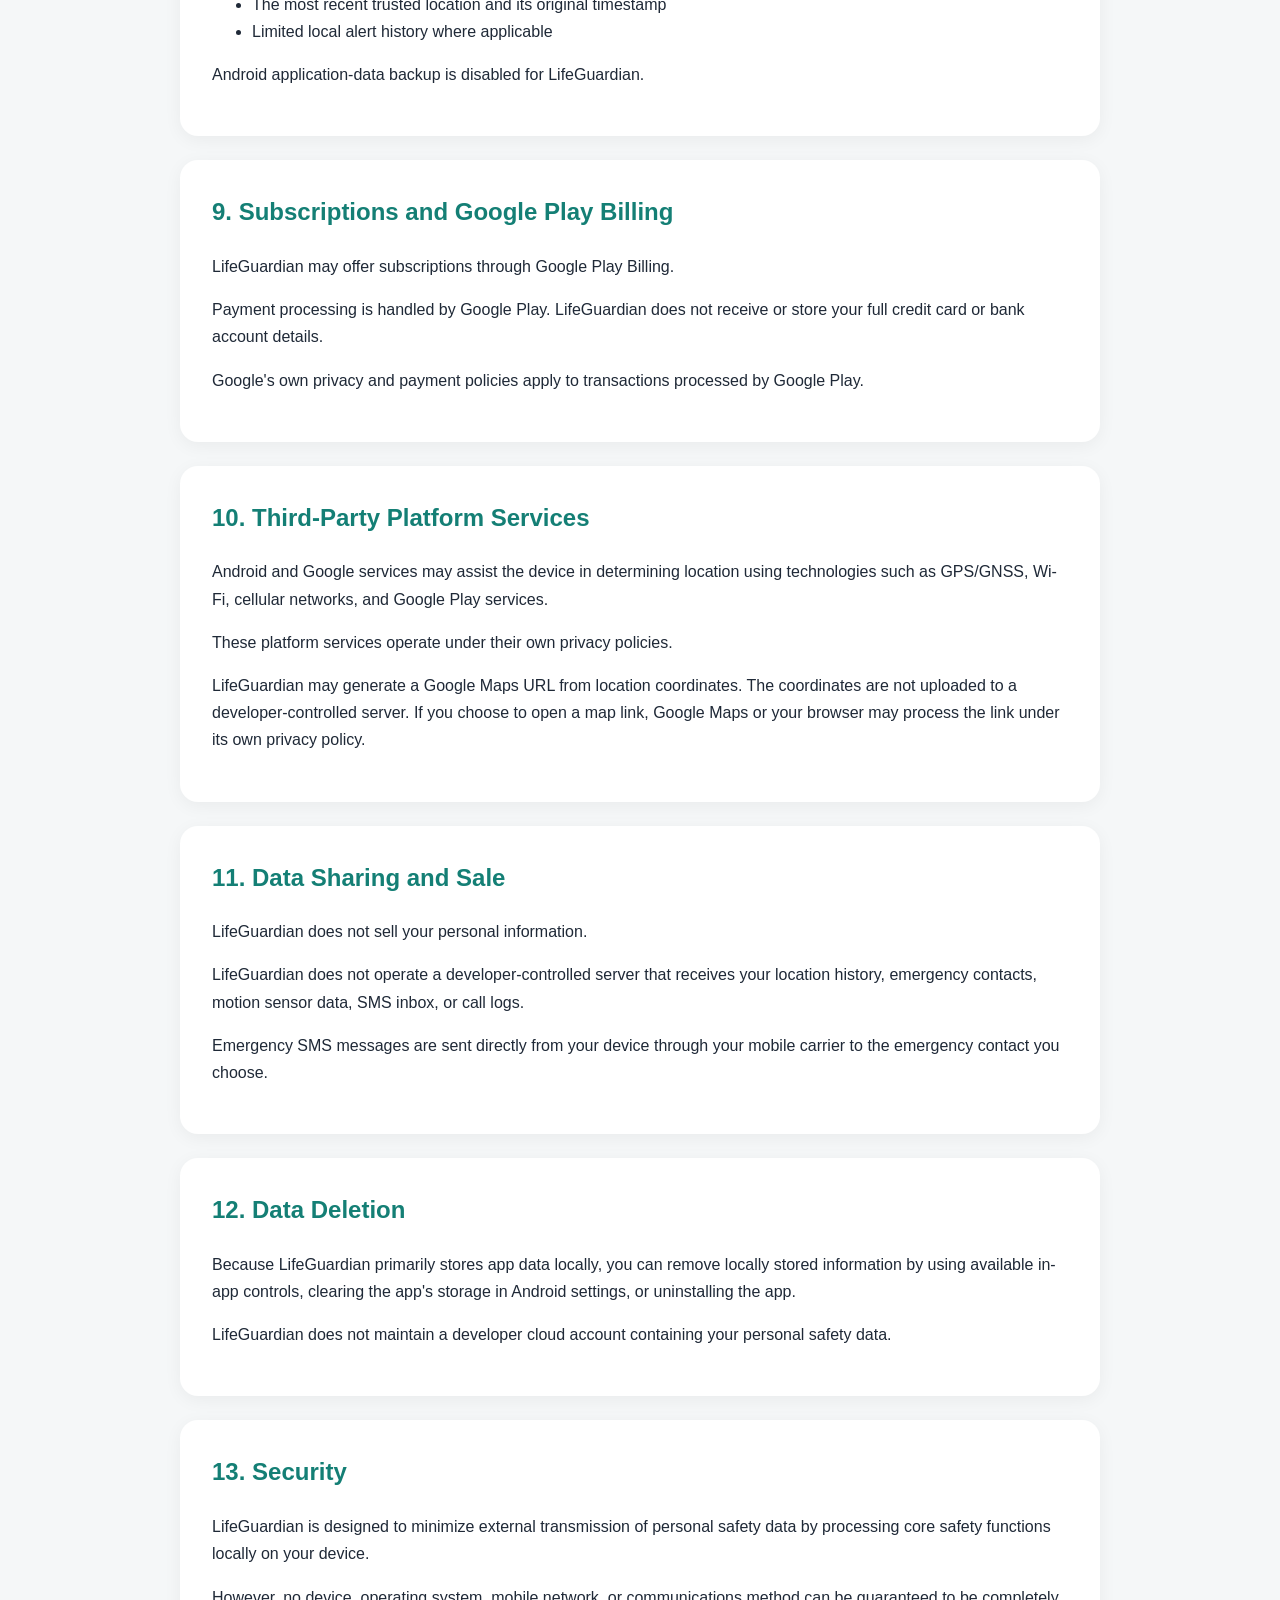
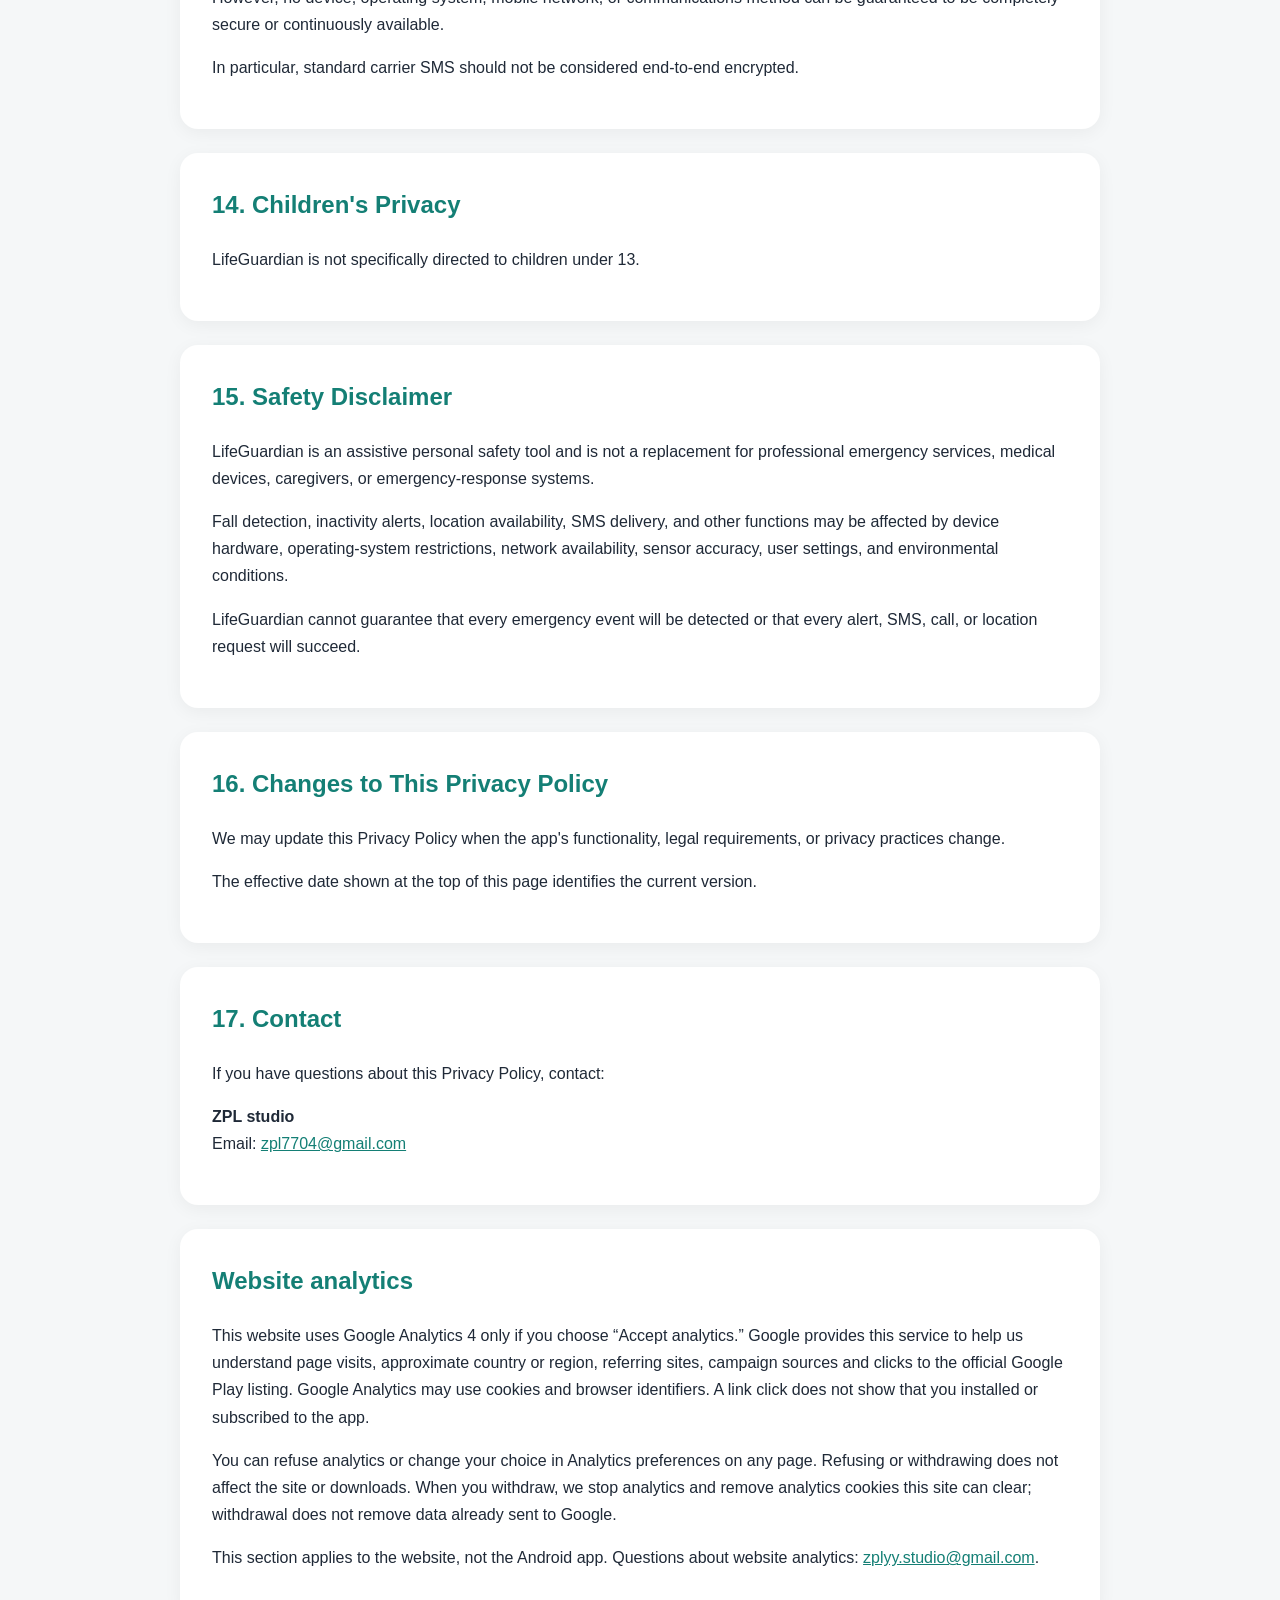
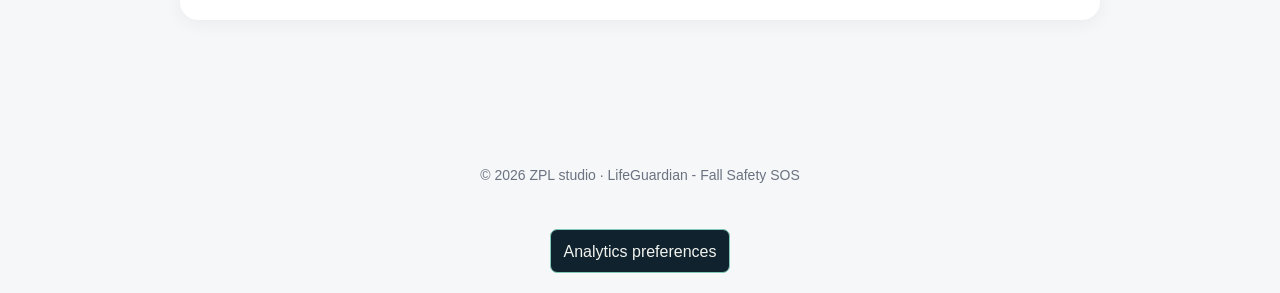
==== commit 69d7aa8c: "Restore consent-gated analytics with one page view and URL guard" ====
--- a/privacy.html
+++ b/privacy.html
@@ -429,11 +429,27 @@
     </p>
   </div>
 
+  <section class="card" id="website-analytics" aria-labelledby="website-analytics-title">
+    <h2 id="website-analytics-title">Website analytics</h2>
+    <p>This website uses Google Analytics 4 only if you choose “Accept analytics.” Google provides this service to help us understand page visits, approximate country or region, referring sites, campaign sources and clicks to the official Google Play listing. Google Analytics may use cookies and browser identifiers. A link click does not show that you installed or subscribed to the app.</p>
+    <p>You can refuse analytics or change your choice in Analytics preferences on any page. Refusing or withdrawing does not affect the site or downloads. When you withdraw, we stop analytics and remove analytics cookies this site can clear; withdrawal does not remove data already sent to Google.</p>
+    <p>This section applies to the website, not the Android app. Questions about website analytics: <a href="mailto:zplyy.studio@gmail.com">zplyy.studio@gmail.com</a>.</p>
+  </section>
 </main>
 
 <footer>
   © 2026 ZPL studio · LifeGuardian - Fall Safety SOS
 </footer>
 
+<section class="analytics-choice" id="analytics-choice" aria-labelledby="analytics-title" hidden>
+  <h2 id="analytics-title">Website analytics</h2>
+  <p>Allow optional Google Analytics? Your choice does not affect the site or Google Play downloads. <a href="#website-analytics">Privacy details</a></p>
+  <button type="button" data-analytics-accept>Accept analytics</button>
+  <button type="button" data-analytics-reject>Reject analytics</button>
+  <p id="analytics-status" role="status"></p>
+</section>
+<div class="analytics-footer"><button id="analytics-preferences" type="button" aria-controls="analytics-choice" aria-expanded="false">Analytics preferences</button></div>
+<link rel="stylesheet" href="analytics.css">
+<script src="analytics.js" defer></script>
 </body>
 </html>
--- a/analytics.css
+++ b/analytics.css
@@ -0,0 +1,32 @@
+.analytics-choice[hidden] { display: none; }
+.analytics-choice {
+  position: fixed;
+  z-index: 20;
+  inset: auto 1rem 1rem;
+  margin-inline: auto;
+  max-width: 34rem;
+  max-height: 75vh;
+  overflow: auto;
+  padding: 1rem;
+  border: 1px solid #80c8b7;
+  border-radius: .8rem;
+  background: #193440;
+  color: #f1f3ef;
+  box-shadow: 0 .5rem 2rem #10222d66;
+}
+.analytics-choice h2 { font-size: 1.25rem; color: inherit; margin: 0; }
+.analytics-choice p { color: inherit; margin: .5rem 0; }
+.analytics-choice a { color: #b6e7db; }
+.analytics-choice button, .analytics-footer button {
+  min-height: 44px;
+  padding: .45rem .8rem;
+  margin: .15rem;
+  font: inherit;
+  border: 1px solid #80c8b7;
+  border-radius: .45rem;
+  background: #10222d;
+  color: #f1f3ef;
+  cursor: pointer;
+}
+.analytics-choice button:focus-visible, .analytics-footer button:focus-visible { outline: 3px solid #80c8b7; outline-offset: 2px; }
+.analytics-footer { text-align: center; padding: .6rem 1rem 1.1rem; }
